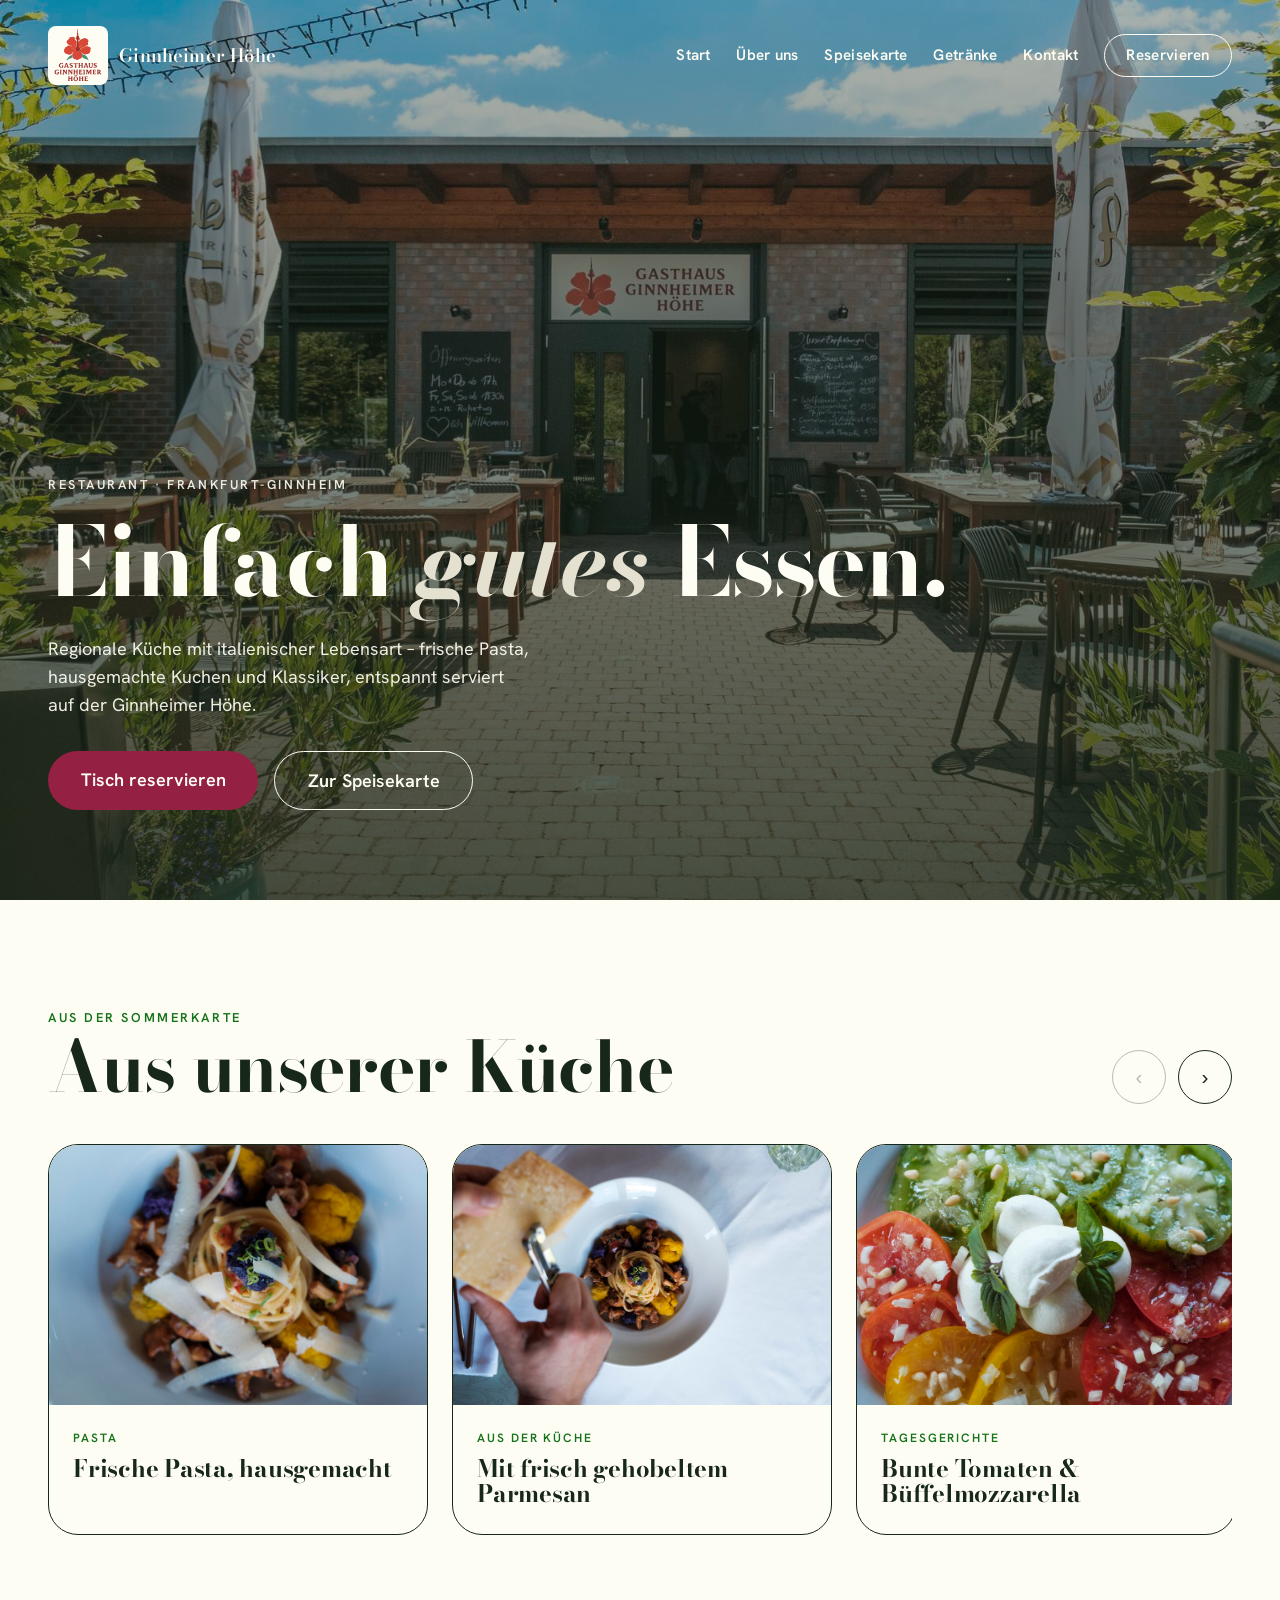
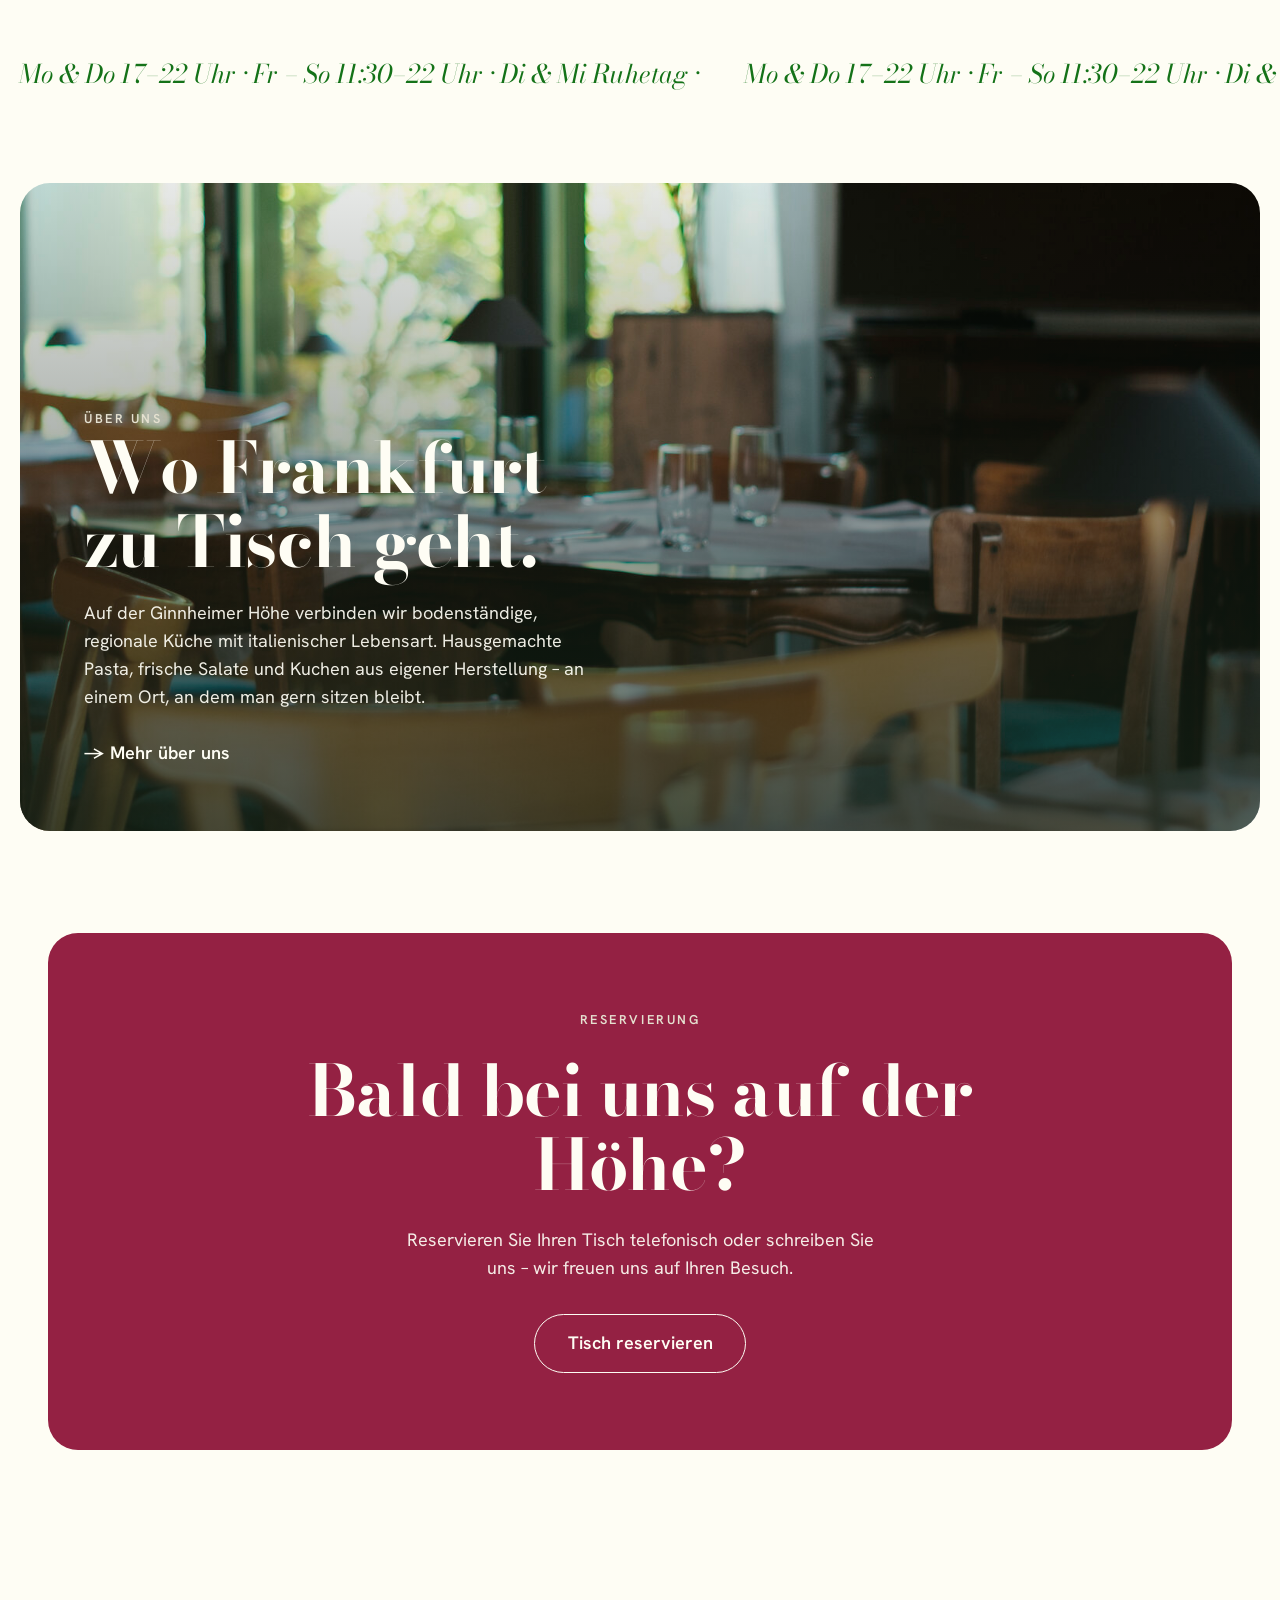
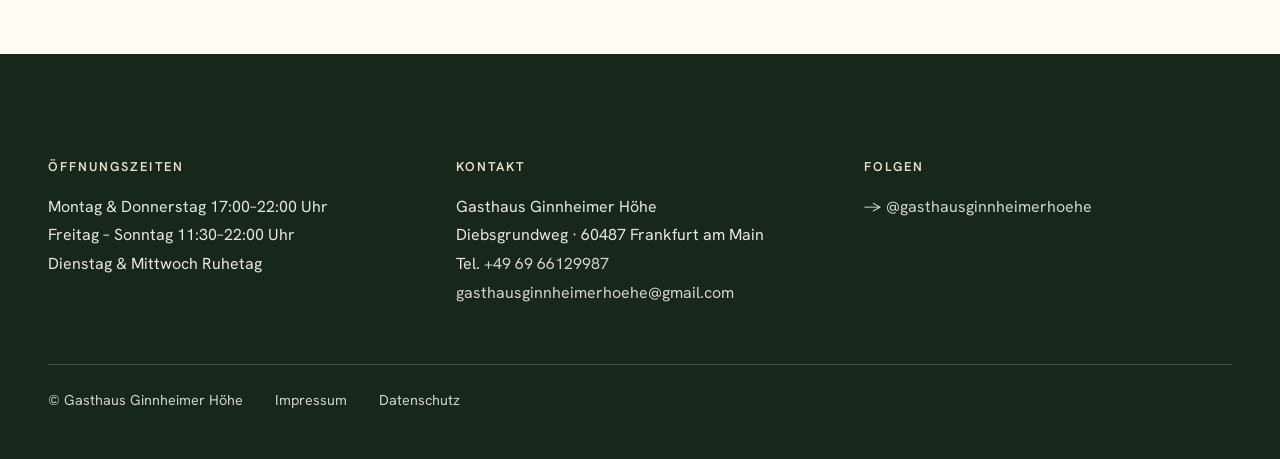
==== index.html @ 757fc299 "Go-Live-Vorbereitung: Impressum, Datenschutz, OSM-Karte, CNAME - Impressum + Datenschutzerklärung (I" ====
<!DOCTYPE html>
<html lang="de">
<head>
<meta charset="UTF-8">
<meta name="viewport" content="width=device-width, initial-scale=1">
<title>Gasthaus Ginnheimer Höhe · Restaurant in Frankfurt-Ginnheim</title>
<meta name="description" content="Gasthaus Ginnheimer Höhe: regionale Küche mit italienischer Lebensart in Frankfurt-Ginnheim. Frische Pasta, hausgemachte Kuchen, Tagesgerichte.">
<link rel="icon" href="favicon.svg" type="image/svg+xml">
<link rel="preconnect" href="https://fonts.googleapis.com">
<link rel="preconnect" href="https://fonts.gstatic.com" crossorigin>
<link rel="stylesheet" href="https://fonts.googleapis.com/css2?family=Bodoni+Moda:ital,opsz,wght@0,6..96,400..800;1,6..96,400..600&family=Hanken+Grotesk:ital,wght@0,300..700;1,400..600&display=swap">
<link rel="stylesheet" href="styles.css">
</head>
<body>

<header class="site-header">
  <a href="index.html" class="logo" aria-label="Gasthaus Ginnheimer Höhe">
    <img src="logo.svg" alt="">
    <b>Ginnheimer Höhe</b>
  </a>
  <button class="nav-toggle" aria-label="Menü">Menü</button>
  <nav class="nav">
    <a href="index.html">Start</a>
    <a href="ueber-uns.html">Über uns</a>
    <a href="speisekarte.html">Speisekarte</a>
    <a href="getraenke.html">Getränke</a>
    <a href="kontakt.html">Kontakt</a>
    <a href="kontakt.html#reservieren" class="btn">Reservieren</a>
  </nav>
</header>

<!-- ===================== HERO ===================== -->
<section class="hero">
  <span class="kicker">Restaurant · Frankfurt-Ginnheim</span>
  <h1>Einfach <em>gutes</em> Essen.</h1>
  <p>Regionale Küche mit italienischer Lebensart – frische Pasta, hausgemachte Kuchen und Klassiker, entspannt serviert auf der Ginnheimer Höhe.</p>
  <div class="cta">
    <a href="kontakt.html#reservieren" class="btn-solid">Tisch reservieren</a>
    <a href="speisekarte.html" class="btn-ghost">Zur Speisekarte</a>
  </div>
</section>

<!-- ===================== SLIDER: Aus der Küche ===================== -->
<section class="slider-sec">
  <div class="wrap">
    <div class="slider-head">
      <div>
        <span class="kicker">Aus der Sommerkarte</span>
        <h2>Aus unserer Küche</h2>
      </div>
      <div class="slider-ctrls">
        <button class="prev" aria-label="Zurück">‹</button>
        <button class="next" aria-label="Weiter">›</button>
      </div>
    </div>

    <div class="slider-viewport">
      <div class="slider-track" id="track">
        <article class="slide">
          <div class="ph"><img src="img/dishes/pasta-pro.jpg" alt="Frische Pasta mit Pfifferlingen und Parmesan" loading="lazy"></div>
          <div class="body">
            <span class="cat">Pasta</span>
            <h3>Frische Pasta, hausgemacht</h3>
          </div>
        </article>
        <article class="slide">
          <div class="ph"><img src="img/dishes/parmesan.jpg" alt="Parmesan wird frisch über die Pasta gehobelt" loading="lazy"></div>
          <div class="body">
            <span class="cat">Aus der Küche</span>
            <h3>Mit frisch gehobeltem Parmesan</h3>
          </div>
        </article>
        <article class="slide">
          <div class="ph"><img src="img/dishes/tomate-mozzarella.jpg" alt="Bunte Tomaten mit Büffelmozzarella" loading="lazy"></div>
          <div class="body">
            <span class="cat">Tagesgerichte</span>
            <h3>Bunte Tomaten &amp; Büffelmozzarella</h3>
          </div>
        </article>
        <article class="slide">
          <div class="ph"><img src="img/dishes/zum-teilen.jpg" alt="Mehrere angerichtete Teller auf weißem Tischtuch" loading="lazy"></div>
          <div class="body">
            <span class="cat">Zum Teilen</span>
            <h3>Kleine Gerichte &amp; Klassiker</h3>
          </div>
        </article>
        <article class="slide">
          <div class="ph"><img src="img/dishes/serviert.jpg" alt="Gericht wird am Tisch serviert" loading="lazy"></div>
          <div class="body">
            <span class="cat">Am Tisch</span>
            <h3>Frisch serviert</h3>
          </div>
        </article>
      </div>
    </div>
  </div>
</section>

<!-- ===================== MARQUEE (Öffnungszeiten) ===================== -->
<div class="marquee">
  <div class="marquee__track">
    <span>Mo &amp; Do 17–22 Uhr · Fr – So 11:30–22 Uhr · Di &amp; Mi Ruhetag ·</span>
    <span>Mo &amp; Do 17–22 Uhr · Fr – So 11:30–22 Uhr · Di &amp; Mi Ruhetag ·</span>
    <span>Mo &amp; Do 17–22 Uhr · Fr – So 11:30–22 Uhr · Di &amp; Mi Ruhetag ·</span>
    <span>Mo &amp; Do 17–22 Uhr · Fr – So 11:30–22 Uhr · Di &amp; Mi Ruhetag ·</span>
  </div>
</div>

<!-- ===================== FEATURE: Über uns ===================== -->
<section class="feature" id="ueber-uns">
  <div class="feature__inner">
    <span class="kicker">Über uns</span>
    <h2>Wo Frankfurt zu Tisch geht.</h2>
    <p>Auf der Ginnheimer Höhe verbinden wir bodenständige, regionale Küche mit italienischer Lebensart. Hausgemachte Pasta, frische Salate und Kuchen aus eigener Herstellung – an einem Ort, an dem man gern sitzen bleibt.</p>
    <a class="link-arrow" href="kontakt.html">→ Mehr über uns</a>
  </div>
</section>

<!-- ===================== CTA ===================== -->
<section class="cta-sec">
  <div class="wrap">
    <div class="cta-card">
      <span class="kicker">Reservierung</span>
      <h2>Bald bei uns auf der Höhe?</h2>
      <p>Reservieren Sie Ihren Tisch telefonisch oder schreiben Sie uns – wir freuen uns auf Ihren Besuch.</p>
      <a href="kontakt.html#reservieren" class="btn-ghost">Tisch reservieren</a>
    </div>
  </div>
</section>

<!-- ===================== FOOTER ===================== -->
<footer class="site-footer">
  <div class="wrap">
    <div class="footer-grid">
      <div>
        <h4>Öffnungszeiten</h4>
        <p>Montag &amp; Donnerstag 17:00–22:00 Uhr<br>
        Freitag – Sonntag 11:30–22:00 Uhr<br>
        Dienstag &amp; Mittwoch Ruhetag</p>
      </div>
      <div>
        <h4>Kontakt</h4>
        <p>Gasthaus Ginnheimer Höhe<br>
        Diebsgrundweg · 60487 Frankfurt am Main<br>
        Tel. <a href="tel:+496966129987">+49 69 66129987</a><br>
        <a href="mailto:gasthausginnheimerhoehe@gmail.com">gasthausginnheimerhoehe@gmail.com</a></p>
      </div>
      <div>
        <h4>Folgen</h4>
        <p><a href="https://instagram.com/gasthausginnheimerhoehe">→ @gasthausginnheimerhoehe</a></p>
      </div>
    </div>
    <div class="footer-bottom">
      <span>© Gasthaus Ginnheimer Höhe</span>
      <a href="impressum.html">Impressum</a>
      <a href="datenschutz.html">Datenschutz</a>
    </div>
  </div>
</footer>

<script>
  // Mobile-Nav
  const t=document.querySelector('.nav-toggle'), n=document.querySelector('.nav');
  t.addEventListener('click',()=>n.classList.toggle('open'));
  n.addEventListener('click',e=>{if(e.target.tagName==='A')n.classList.remove('open')});

  // Slider: Pfeil-Buttons + Drag-to-scroll
  const track=document.getElementById('track');
  const prev=document.querySelector('.prev'), next=document.querySelector('.next');
  const step=()=>{const s=track.querySelector('.slide');return s?s.getBoundingClientRect().width+24:320;};
  next.addEventListener('click',()=>track.scrollBy({left:step(),behavior:'smooth'}));
  prev.addEventListener('click',()=>track.scrollBy({left:-step(),behavior:'smooth'}));
  const sync=()=>{prev.disabled=track.scrollLeft<8;
    next.disabled=track.scrollLeft+track.clientWidth>=track.scrollWidth-8;};
  track.addEventListener('scroll',sync); window.addEventListener('resize',sync); sync();

  // Drag
  let down=false,sx=0,sl=0;
  track.addEventListener('pointerdown',e=>{down=true;sx=e.pageX;sl=track.scrollLeft;track.classList.add('dragging');track.setPointerCapture(e.pointerId);});
  track.addEventListener('pointermove',e=>{if(!down)return;track.scrollLeft=sl-(e.pageX-sx);});
  const up=()=>{down=false;track.classList.remove('dragging');};
  track.addEventListener('pointerup',up); track.addEventListener('pointercancel',up);
</script>
</body>
</html>
---- styles.css ----
/* ============================================================
   GASTHAUS GINNHEIMER HÖHE — Miller-Layoutsprache, Gasthaus-Brand
   Geteiltes Stylesheet für alle Seiten.
   ============================================================ */

:root{
  /* Marke (aus der bestehenden Gasthaus-Site übernommen) */
  --cream:   #FEFDF4;
  --forest:  #172719;
  --forest2: #1E3320;
  --green:   #147218;
  --burg:    #942143;
  --muted:   #8A5754;
  --parch:   #E5E1D0;

  --sans:   "Hanken Grotesk", system-ui, sans-serif;
  --display:"Bodoni Moda", Georgia, "Times New Roman", serif;

  --ls-kicker:.2em;
  --ls-label:.16em;

  /* fluide Typo — Miller-Manier: sehr große Display-Headlines */
  --h1: clamp(3.2rem, 1.6rem + 6.4vw, 6rem);
  --h2: clamp(2.6rem, 1.5rem + 4.6vw, 4.4rem);
  --h3: clamp(1.6rem, 1.3rem + 1.4vw, 2.2rem);
  --text: clamp(1rem, .96rem + .25vw, 1.13rem);

  --radius:30px;
  --gutter:20px;
  --section-pad: clamp(4rem, 8vw, 9rem);
}

*{margin:0;padding:0;box-sizing:border-box}
html{scroll-behavior:smooth}
body{
  background:var(--cream);
  color:var(--forest);
  font-family:var(--sans);
  font-size:var(--text);
  line-height:1.55;
  -webkit-font-smoothing:antialiased;
  overflow-x:hidden;
}
a{color:inherit;text-decoration:none}
img{display:block;max-width:100%}
h1,h2,h3{font-family:var(--display);font-weight:700;line-height:1.05;letter-spacing:-.01em}
.wrap{max-width:1320px;margin-inline:auto;padding-inline:clamp(1.25rem,4vw,3rem)}

.kicker{
  font-family:var(--sans);font-weight:600;font-size:.8rem;
  text-transform:uppercase;letter-spacing:var(--ls-kicker);color:var(--green);
}

/* ---------- HEADER (absolut, transparent über Hero) ---------- */
.site-header{
  position:absolute;top:0;left:0;right:0;z-index:50;
  display:flex;align-items:center;justify-content:space-between;
  padding:clamp(1rem,2vw,1.75rem) clamp(1.25rem,4vw,3rem);
}
.site-header .logo{display:flex;align-items:center;gap:.7rem;color:var(--cream)}
.site-header .logo img{width:clamp(46px,5vw,60px);height:auto;border-radius:8px}
.site-header .logo b{font-family:var(--display);font-weight:600;font-size:1.15rem;letter-spacing:.01em}
.nav{display:flex;align-items:center;gap:clamp(1rem,2vw,2.2rem)}
.nav a{font-weight:600;font-size:.95rem;letter-spacing:.02em;color:var(--cream);transition:opacity .2s}
.nav a:hover{opacity:.65}
.nav a.btn{border:1.5px solid var(--cream);border-radius:100px;padding:.55em 1.4em}
.nav a.btn:hover{background:var(--cream);color:var(--forest);opacity:1}
.nav-toggle{display:none}

/* header-Variante für helle Innenseiten (kein Hero dahinter) */
.site-header.solid{position:relative;background:var(--forest)}

/* ---------- HERO ---------- */
.hero{
  position:relative;min-height:100svh;
  display:flex;flex-direction:column;justify-content:flex-end;
  padding:0 clamp(1.25rem,4vw,3rem) clamp(3rem,7vw,6rem);
  color:var(--cream);
  background:url("img/hero-shoot.jpg") center/cover no-repeat;
}
.hero::after{content:"";position:absolute;inset:0;
  background:linear-gradient(180deg,rgba(23,39,25,.35) 0%,rgba(23,39,25,.78) 100%);z-index:0}
.hero>*{position:relative;z-index:1}
.hero .kicker{color:var(--cream);opacity:.9;margin-bottom:1rem}
.hero h1{font-size:var(--h1);color:var(--cream);max-width:16ch}
.hero h1 em{font-style:italic;color:var(--parch)}
.hero p{max-width:48ch;margin-top:1.5rem;color:var(--cream);opacity:.92}
.hero .cta{display:flex;gap:1rem;flex-wrap:wrap;margin-top:2rem}
.btn-solid{background:var(--burg);color:var(--cream);border-radius:100px;padding:.8em 1.8em;font-weight:600;transition:.25s}
.btn-solid:hover{background:#7a1937}
.btn-ghost{border:1.5px solid var(--cream);color:var(--cream);border-radius:100px;padding:.8em 1.8em;font-weight:600;transition:.25s}
.btn-ghost:hover{background:var(--cream);color:var(--forest)}

/* ---------- SLIDER (Aus der Küche) ---------- */
.slider-sec{padding:var(--section-pad) 0}
.slider-head{display:flex;align-items:flex-end;justify-content:space-between;gap:2rem;margin-bottom:2.5rem}
.slider-head h2{font-size:var(--h2);color:var(--forest)}
.slider-ctrls{display:flex;gap:.75rem}
.slider-ctrls button{
  width:54px;height:54px;border-radius:100px;cursor:pointer;
  border:1.5px solid var(--forest);background:transparent;color:var(--forest);
  font-size:1.3rem;line-height:1;transition:.2s;display:grid;place-items:center;
}
.slider-ctrls button:hover{background:var(--forest);color:var(--cream)}
.slider-ctrls button:disabled{opacity:.3;cursor:default;background:transparent;color:var(--forest)}
.slider-viewport{overflow:hidden}
.slider-track{
  display:flex;gap:1.5rem;
  scroll-snap-type:x mandatory;overflow-x:auto;scroll-behavior:smooth;
  padding-bottom:1rem;cursor:grab;
  scrollbar-width:none;
}
.slider-track::-webkit-scrollbar{display:none}
.slider-track.dragging{cursor:grabbing;scroll-behavior:auto}
.slide{
  flex:0 0 clamp(260px,80vw,380px);scroll-snap-align:start;
  border:1.5px solid var(--forest);border-radius:var(--radius);overflow:hidden;
  display:flex;flex-direction:column;background:var(--cream);
}
.slide .ph{height:260px;overflow:hidden;background:var(--forest)}
.slide .ph img{width:100%;height:100%;object-fit:cover;transition:transform .6s cubic-bezier(.2,.6,.2,1)}
.slide:hover .ph img{transform:scale(1.06)}
.slide .body{padding:1.5rem 1.5rem 1.75rem;display:flex;flex-direction:column;gap:.5rem;flex:1}
.slide .cat{font-size:.75rem;text-transform:uppercase;letter-spacing:var(--ls-label);color:var(--green);font-weight:600}
.slide h3{font-size:1.5rem}
.slide .price{margin-top:auto;font-weight:600;color:var(--burg)}

/* ---------- MARQUEE ---------- */
.marquee{padding-bottom:clamp(3rem,7vw,6rem);overflow:hidden;white-space:nowrap;
  color:var(--green);font-family:var(--display);font-style:italic;font-size:clamp(1.1rem,2vw,1.6rem)}
.marquee__track{display:inline-block;animation:scroll 32s linear infinite}
.marquee__track span{padding-inline:1.2rem}
@keyframes scroll{from{transform:translateX(0)}to{transform:translateX(-50%)}}

/* ---------- FEATURE-Karte (gerundet, Bild) ---------- */
.feature{margin-inline:var(--gutter);border-radius:var(--radius);overflow:hidden;position:relative;
  color:var(--cream);background:url("img/gastraum.jpg") center/cover no-repeat;
  display:flex;align-items:flex-end;min-height:clamp(520px,72vh,840px)}
.feature::after{content:"";position:absolute;inset:0;background:linear-gradient(180deg,rgba(23,39,25,.1),rgba(23,39,25,.72));z-index:0}
.feature__inner{position:relative;z-index:1;padding:clamp(2rem,5vw,5rem);max-width:640px}
.feature .kicker{color:var(--parch);margin-bottom:1rem}
.feature h2{font-size:var(--h2);color:var(--cream);margin-bottom:1.25rem}
.feature p{margin-bottom:1.75rem;opacity:.92}
.link-arrow{font-weight:600;display:inline-flex;gap:.4em;transition:gap .25s;color:var(--cream)}
.link-arrow:hover{gap:.8em}

/* ---------- CTA-Karte (burgundy) ---------- */
.cta-sec{padding:var(--section-pad) 0}
.cta-card{background:var(--burg);color:var(--cream);border-radius:var(--radius);
  padding:clamp(2.5rem,6vw,6rem);display:grid;gap:1.5rem;text-align:center;justify-items:center}
.cta-card .kicker{color:var(--parch)}
.cta-card h2{font-size:var(--h2);color:var(--cream);max-width:16ch}
.cta-card p{max-width:50ch;opacity:.92}
.cta-card .btn-ghost{margin-top:.5rem}

/* ---------- FOOTER ---------- */
.site-footer{background:var(--forest);color:var(--cream);padding:var(--section-pad) 0 3rem;margin-top:var(--section-pad)}
.footer-grid{display:grid;gap:2.5rem;grid-template-columns:repeat(auto-fit,minmax(220px,1fr))}
.footer-grid h4{font-family:var(--sans);font-weight:600;text-transform:uppercase;letter-spacing:var(--ls-label);
  font-size:.8rem;margin-bottom:1rem;color:var(--parch)}
.footer-grid p,.footer-grid a{font-size:1rem;line-height:1.8;opacity:.9}
.footer-grid a:hover{opacity:1;color:var(--parch)}
.footer-bottom{margin-top:3.5rem;padding-top:1.5rem;border-top:1px solid rgba(254,253,244,.25);
  display:flex;flex-wrap:wrap;gap:1rem 2rem;font-size:.9rem;opacity:.8}

/* ============================================================
   SPEISEKARTE
   ============================================================ */
.page-hero{background:var(--forest);color:var(--cream);padding:clamp(8rem,14vw,11rem) 0 clamp(3rem,6vw,5rem)}
.page-hero .kicker{color:var(--green)}
.page-hero h1{font-size:var(--h1);color:var(--cream);margin-top:.5rem}
.page-hero p{max-width:52ch;margin-top:1.25rem;opacity:.9}

.menu{padding:var(--section-pad) 0}
.menu-group{margin-bottom:clamp(3rem,6vw,5rem)}
.menu-group h2{font-size:var(--h2);color:var(--burg);margin-bottom:.5rem}
.menu-group .rule{height:1.5px;background:var(--forest);opacity:.18;margin-bottom:1.5rem}
.menu-item{display:flex;align-items:baseline;gap:1rem;padding:.7rem 0;border-bottom:1px dotted rgba(23,39,25,.2)}
.menu-item .name{font-weight:500}
.menu-item .tag{font-size:.7rem;text-transform:uppercase;letter-spacing:var(--ls-label);color:var(--green);
  border:1px solid var(--green);border-radius:100px;padding:.1em .6em;margin-left:.5rem}
.menu-item .dots{flex:1;border-bottom:1px dotted rgba(23,39,25,.35);transform:translateY(-4px)}
.menu-item .price{font-weight:600;color:var(--burg);font-variant-numeric:tabular-nums;white-space:nowrap}
.menu-note{margin-top:2rem;font-style:italic;color:var(--muted);font-family:var(--display)}
.menu-sub{font-family:var(--sans);font-weight:600;text-transform:uppercase;letter-spacing:var(--ls-label);
  font-size:.8rem;color:var(--green);margin:1.5rem 0 .75rem}
.menu-item .unit{font-size:.82rem;color:var(--muted);white-space:nowrap;margin-right:.6rem;font-variant-numeric:tabular-nums}

/* ============================================================
   ÜBER UNS
   ============================================================ */
.story{padding:var(--section-pad) 0}
.story-grid{display:grid;grid-template-columns:1fr 1fr;gap:clamp(2rem,5vw,5rem);align-items:center}
.story-grid .lede{font-family:var(--display);font-size:clamp(1.4rem,2.4vw,2rem);line-height:1.35;color:var(--forest)}
.story-grid .lede .green{color:var(--green)}
.story-text p{margin-bottom:1.1rem}
.story-img{border-radius:var(--radius);overflow:hidden;border:1.5px solid var(--forest);aspect-ratio:4/5}
.story-img img{width:100%;height:100%;object-fit:cover}

.values{display:grid;grid-template-columns:repeat(auto-fit,minmax(220px,1fr));gap:1.5rem;margin-top:clamp(3rem,6vw,5rem)}
.value-card{border:1.5px solid var(--forest);border-radius:var(--radius);padding:2rem 1.75rem}
.value-card h3{font-size:1.4rem;color:var(--burg);margin-bottom:.6rem}
.value-card p{font-size:1rem;line-height:1.7}

.gallery-sec{padding:0 0 var(--section-pad)}
.gallery{display:grid;grid-template-columns:repeat(4,1fr);gap:1rem;margin-inline:var(--gutter)}
.gallery figure{overflow:hidden;border-radius:18px;aspect-ratio:1;border:1.5px solid var(--forest)}
.gallery img{width:100%;height:100%;object-fit:cover;transition:transform .6s cubic-bezier(.2,.6,.2,1)}
.gallery figure:hover img{transform:scale(1.07)}

/* ============================================================
   KONTAKT
   ============================================================ */
.contact{padding:var(--section-pad) 0}
.contact-grid{display:grid;gap:clamp(2rem,5vw,4rem);grid-template-columns:1fr 1fr}
.contact-block h3{font-size:var(--h3);color:var(--burg);margin-bottom:1rem}
.contact-block p{margin-bottom:1.2rem;line-height:1.8}
.hours-row{display:flex;justify-content:space-between;gap:1rem;padding:.55rem 0;border-bottom:1px dotted rgba(23,39,25,.2);max-width:420px}
.hours-row .day{font-weight:600}
.map-card{border-radius:var(--radius);overflow:hidden;border:1.5px solid var(--forest);min-height:360px;background:var(--parch)}
.map-card iframe{width:100%;height:100%;min-height:360px;border:0;display:block}

/* ============================================================
   RECHTLICHES (Impressum / Datenschutz)
   ============================================================ */
.legal{padding-block:var(--section-pad);max-width:820px}
.legal h2{font-size:1.6rem;color:var(--burg);margin:2.2rem 0 .7rem}
.legal h2:first-child{margin-top:0}
.legal p{margin-bottom:1rem;line-height:1.7}
.legal address{font-style:normal;line-height:1.8;margin-bottom:1rem}

/* ============================================================
   RESPONSIVE
   ============================================================ */
@media (max-width:860px){
  .nav{position:fixed;inset:0;flex-direction:column;justify-content:center;background:var(--forest);
    transform:translateX(100%);transition:transform .4s ease;font-size:1.4rem;gap:2rem}
  .nav.open{transform:translateX(0)}
  .nav-toggle{display:block;z-index:60;background:none;border:0;cursor:pointer;color:var(--cream);
    font-weight:600;text-transform:uppercase;letter-spacing:.05em}
  .slider-head{flex-direction:column;align-items:flex-start}
  .contact-grid{grid-template-columns:1fr}
  .story-grid{grid-template-columns:1fr}
  .gallery{grid-template-columns:repeat(2,1fr)}
}
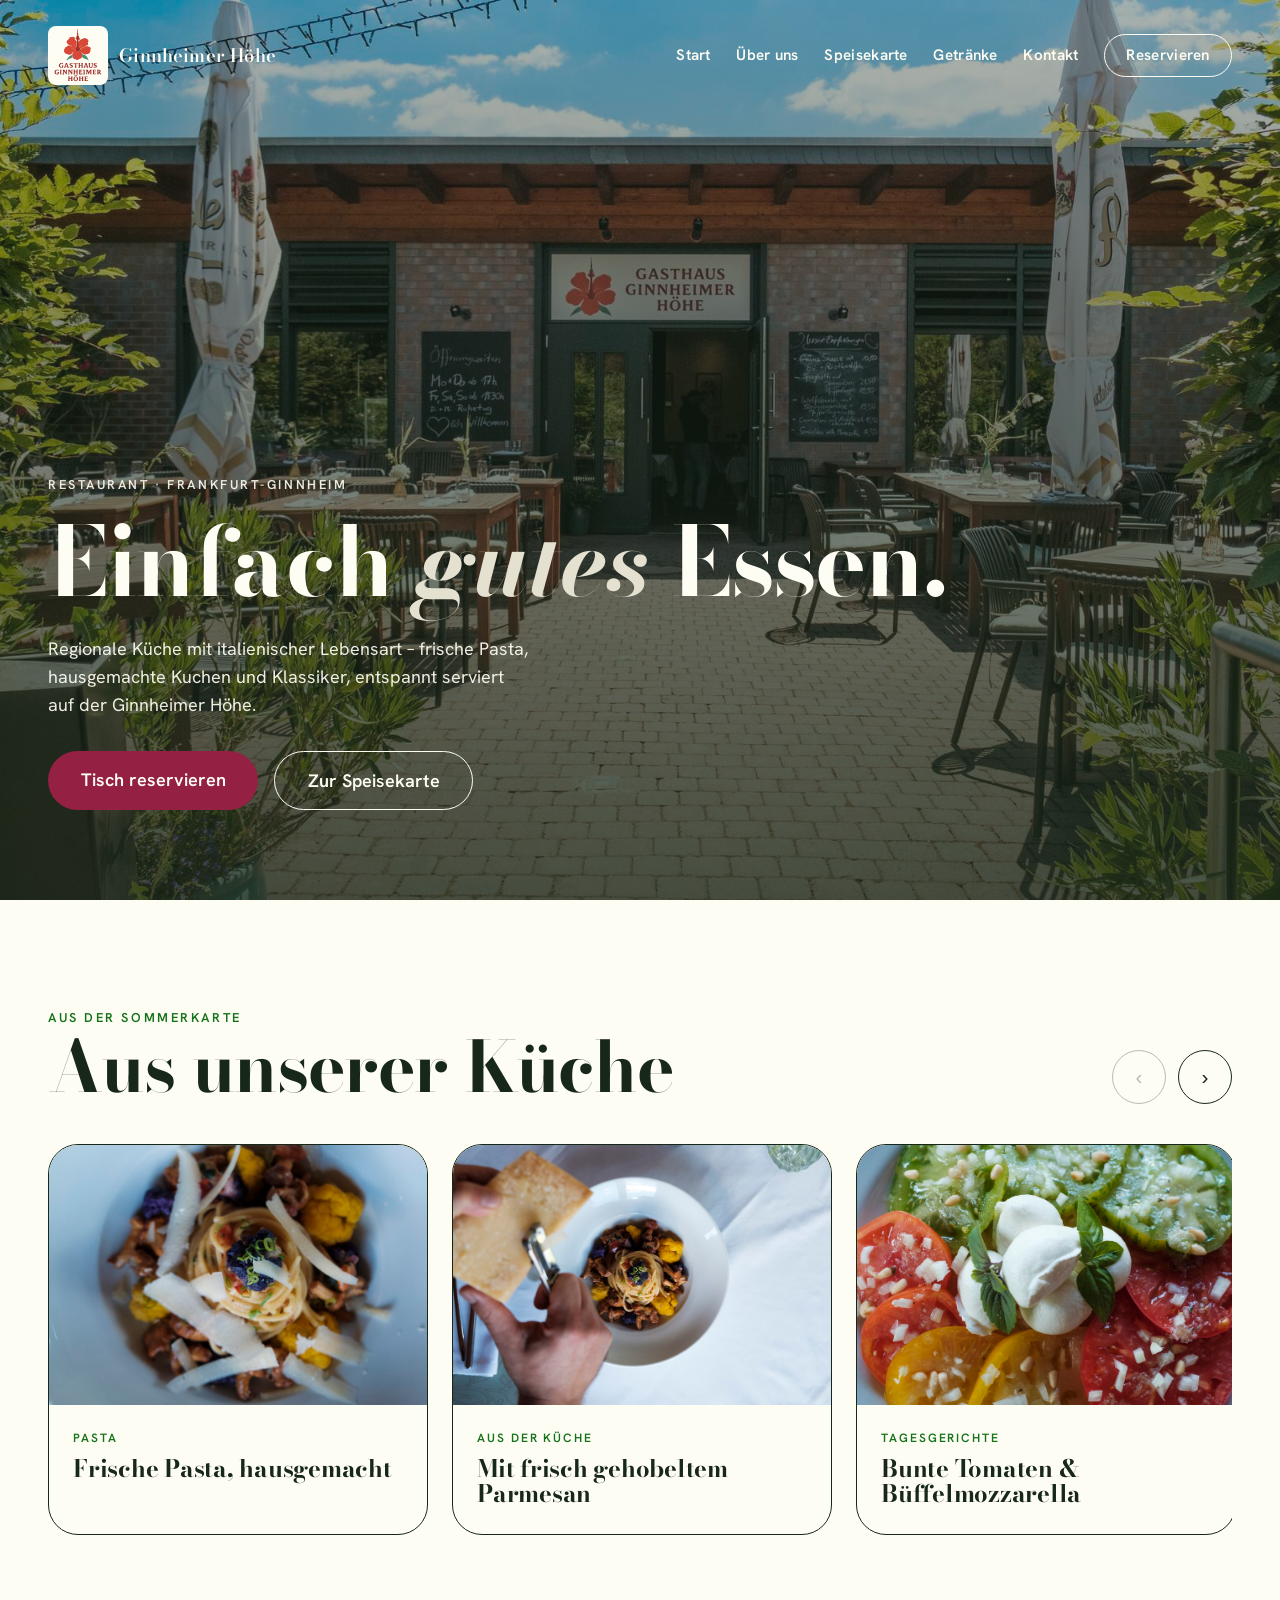
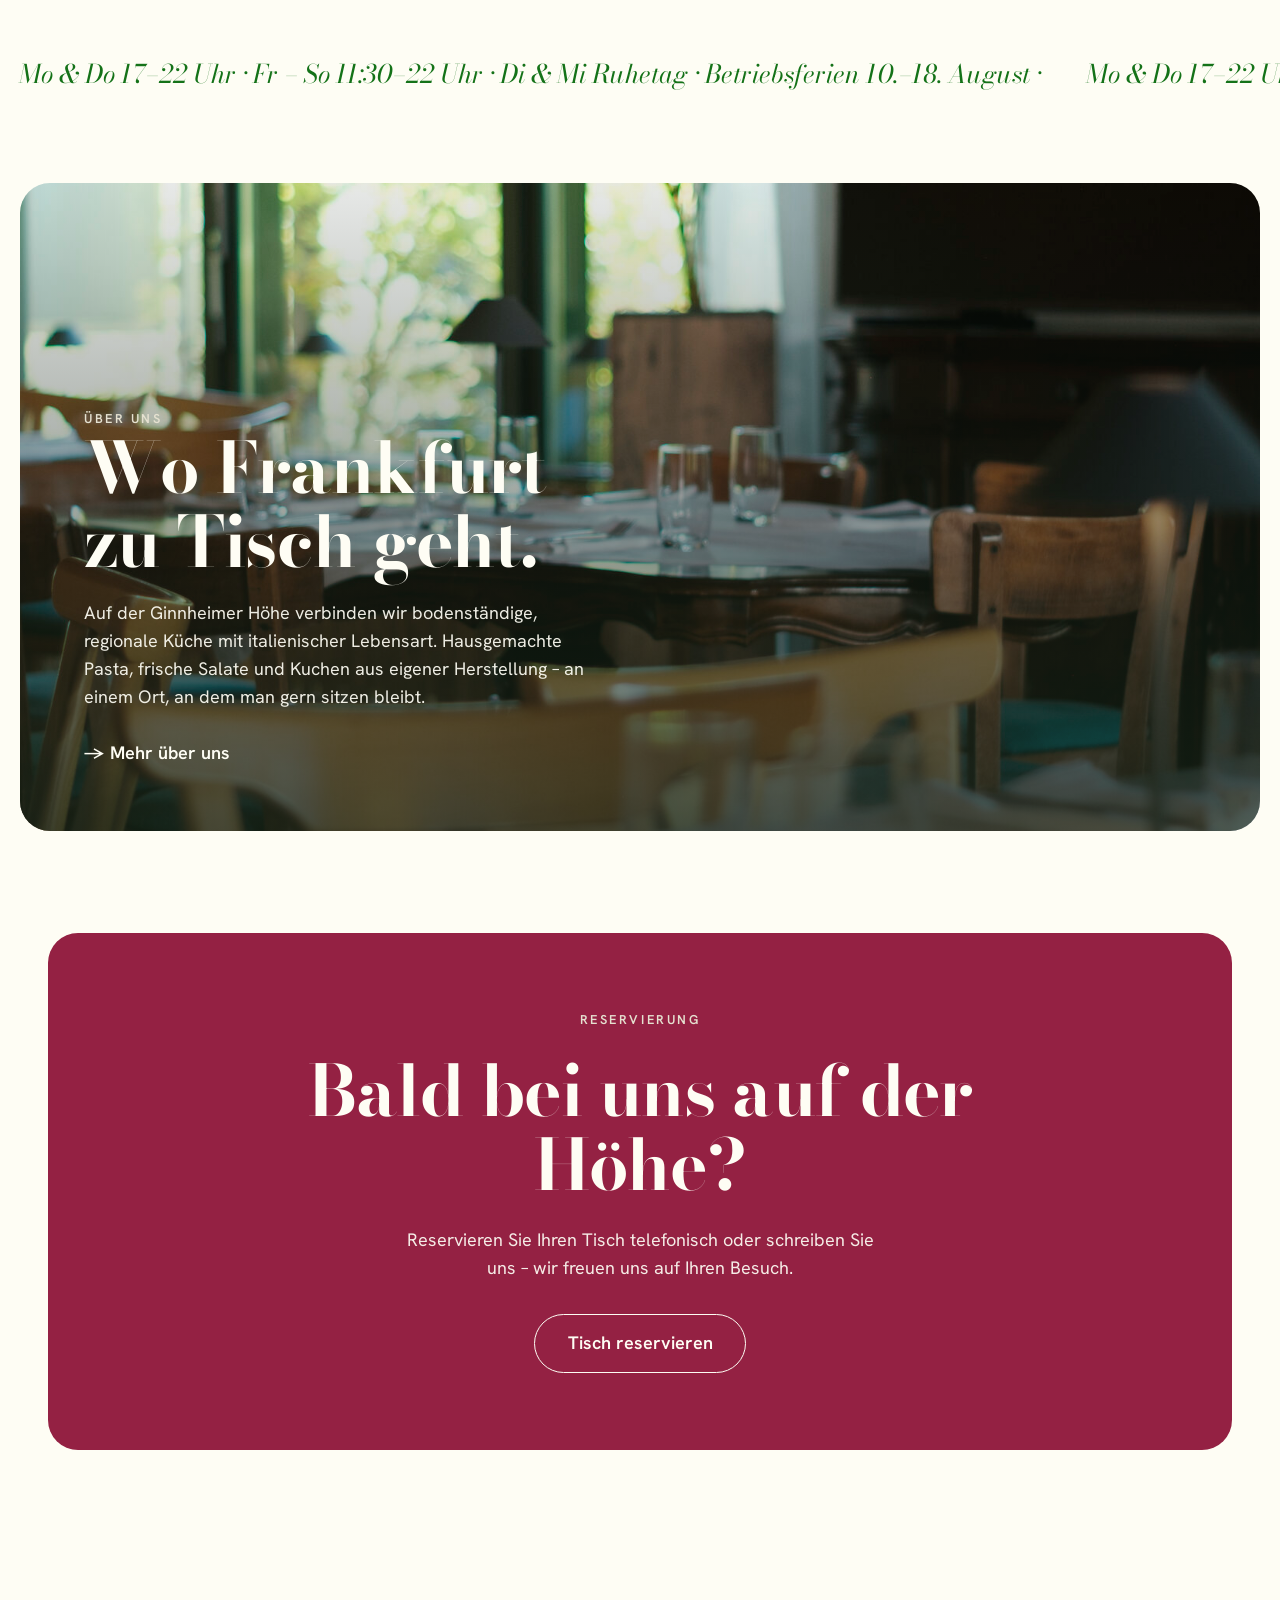
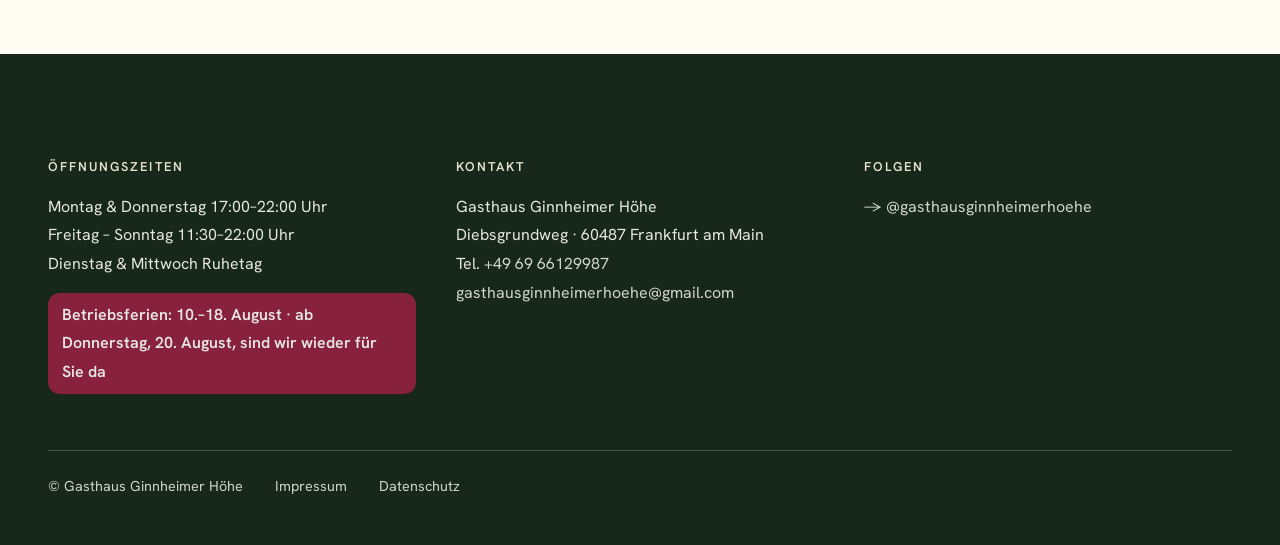
==== commit 51fe545a: "Betriebsferien 10.-18. August bei den Öffnungszeiten integriert - Footer-Hinweis (Badge) auf allen 7" ====
--- a/index.html
+++ b/index.html
@@ -99,10 +99,10 @@
 <!-- ===================== MARQUEE (Öffnungszeiten) ===================== -->
 <div class="marquee">
   <div class="marquee__track">
-    <span>Mo &amp; Do 17–22 Uhr · Fr – So 11:30–22 Uhr · Di &amp; Mi Ruhetag ·</span>
-    <span>Mo &amp; Do 17–22 Uhr · Fr – So 11:30–22 Uhr · Di &amp; Mi Ruhetag ·</span>
-    <span>Mo &amp; Do 17–22 Uhr · Fr – So 11:30–22 Uhr · Di &amp; Mi Ruhetag ·</span>
-    <span>Mo &amp; Do 17–22 Uhr · Fr – So 11:30–22 Uhr · Di &amp; Mi Ruhetag ·</span>
+    <span>Mo &amp; Do 17–22 Uhr · Fr – So 11:30–22 Uhr · Di &amp; Mi Ruhetag · Betriebsferien 10.–18. August ·</span>
+    <span>Mo &amp; Do 17–22 Uhr · Fr – So 11:30–22 Uhr · Di &amp; Mi Ruhetag · Betriebsferien 10.–18. August ·</span>
+    <span>Mo &amp; Do 17–22 Uhr · Fr – So 11:30–22 Uhr · Di &amp; Mi Ruhetag · Betriebsferien 10.–18. August ·</span>
+    <span>Mo &amp; Do 17–22 Uhr · Fr – So 11:30–22 Uhr · Di &amp; Mi Ruhetag · Betriebsferien 10.–18. August ·</span>
   </div>
 </div>
 
@@ -112,7 +112,7 @@
     <span class="kicker">Über uns</span>
     <h2>Wo Frankfurt zu Tisch geht.</h2>
     <p>Auf der Ginnheimer Höhe verbinden wir bodenständige, regionale Küche mit italienischer Lebensart. Hausgemachte Pasta, frische Salate und Kuchen aus eigener Herstellung – an einem Ort, an dem man gern sitzen bleibt.</p>
-    <a class="link-arrow" href="kontakt.html">→ Mehr über uns</a>
+    <a class="link-arrow" href="ueber-uns.html">→ Mehr über uns</a>
   </div>
 </section>
 
@@ -137,6 +137,7 @@
         <p>Montag &amp; Donnerstag 17:00–22:00 Uhr<br>
         Freitag – Sonntag 11:30–22:00 Uhr<br>
         Dienstag &amp; Mittwoch Ruhetag</p>
+        <p class="holiday-note">Betriebsferien: 10.–18. August · ab Donnerstag, 20. August, sind wir wieder für Sie da</p>
       </div>
       <div>
         <h4>Kontakt</h4>
--- a/styles.css
+++ b/styles.css
@@ -160,6 +160,11 @@
   font-size:.8rem;margin-bottom:1rem;color:var(--parch)}
 .footer-grid p,.footer-grid a{font-size:1rem;line-height:1.8;opacity:.9}
 .footer-grid a:hover{opacity:1;color:var(--parch)}
+.holiday-note{
+  display:inline-block;margin-top:.9rem;padding:.45em .9em;border-radius:12px;
+  background:var(--burg);color:var(--cream);font-weight:600;font-size:.95rem;line-height:1.5;
+}
+.holiday-note--light{background:transparent;border:1.5px solid var(--burg);color:var(--burg)}
 .footer-bottom{margin-top:3.5rem;padding-top:1.5rem;border-top:1px solid rgba(254,253,244,.25);
   display:flex;flex-wrap:wrap;gap:1rem 2rem;font-size:.9rem;opacity:.8}
 
@@ -221,6 +226,41 @@
 .map-card iframe{width:100%;height:100%;min-height:360px;border:0;display:block}
 
 /* ============================================================
+   RESERVIERUNGSFORMULAR
+   ============================================================ */
+.res-sec{padding:var(--section-pad) 0 0}
+.res-card{
+  max-width:760px;background:#FFFFFF;
+  border:1.5px solid var(--forest);border-radius:var(--radius);
+  padding:clamp(1.75rem,4vw,3rem);
+}
+.res-card h3{font-size:var(--h3);color:var(--burg);margin-bottom:.5rem}
+.res-card>p{margin-bottom:1.5rem}
+.res-form{display:flex;flex-direction:column;gap:1.1rem}
+.form-row{display:grid;grid-template-columns:1fr 1fr;gap:1.1rem}
+.res-form label{
+  display:flex;flex-direction:column;gap:.4rem;
+  font-size:.8rem;font-weight:600;letter-spacing:var(--ls-label);text-transform:uppercase;color:var(--forest);
+}
+.res-form input,.res-form textarea{
+  font-family:var(--body-font, inherit);font-size:1rem;color:var(--forest);
+  background:var(--cream);border:1.5px solid rgba(23,39,25,.35);border-radius:14px;
+  padding:.75em .9em;outline:none;transition:border-color .2s;
+}
+.res-form input:focus,.res-form textarea:focus{border-color:var(--burg)}
+.res-form .hp{position:absolute;left:-9999px;height:0;width:0;opacity:0}
+.res-form button{
+  align-self:flex-start;cursor:pointer;border:0;
+  background:var(--burg);color:var(--cream);border-radius:100px;
+  padding:.85em 2em;font-weight:600;font-size:1rem;font-family:inherit;transition:background .25s;
+}
+.res-form button:hover{background:#7A1937}
+.form-status{font-weight:600;min-height:1.4em}
+.form-status.ok{color:var(--green)}
+.form-status.err{color:var(--burg)}
+@media (max-width:640px){.form-row{grid-template-columns:1fr}}
+
+/* ============================================================
    RECHTLICHES (Impressum / Datenschutz)
    ============================================================ */
 .legal{padding-block:var(--section-pad);max-width:820px}
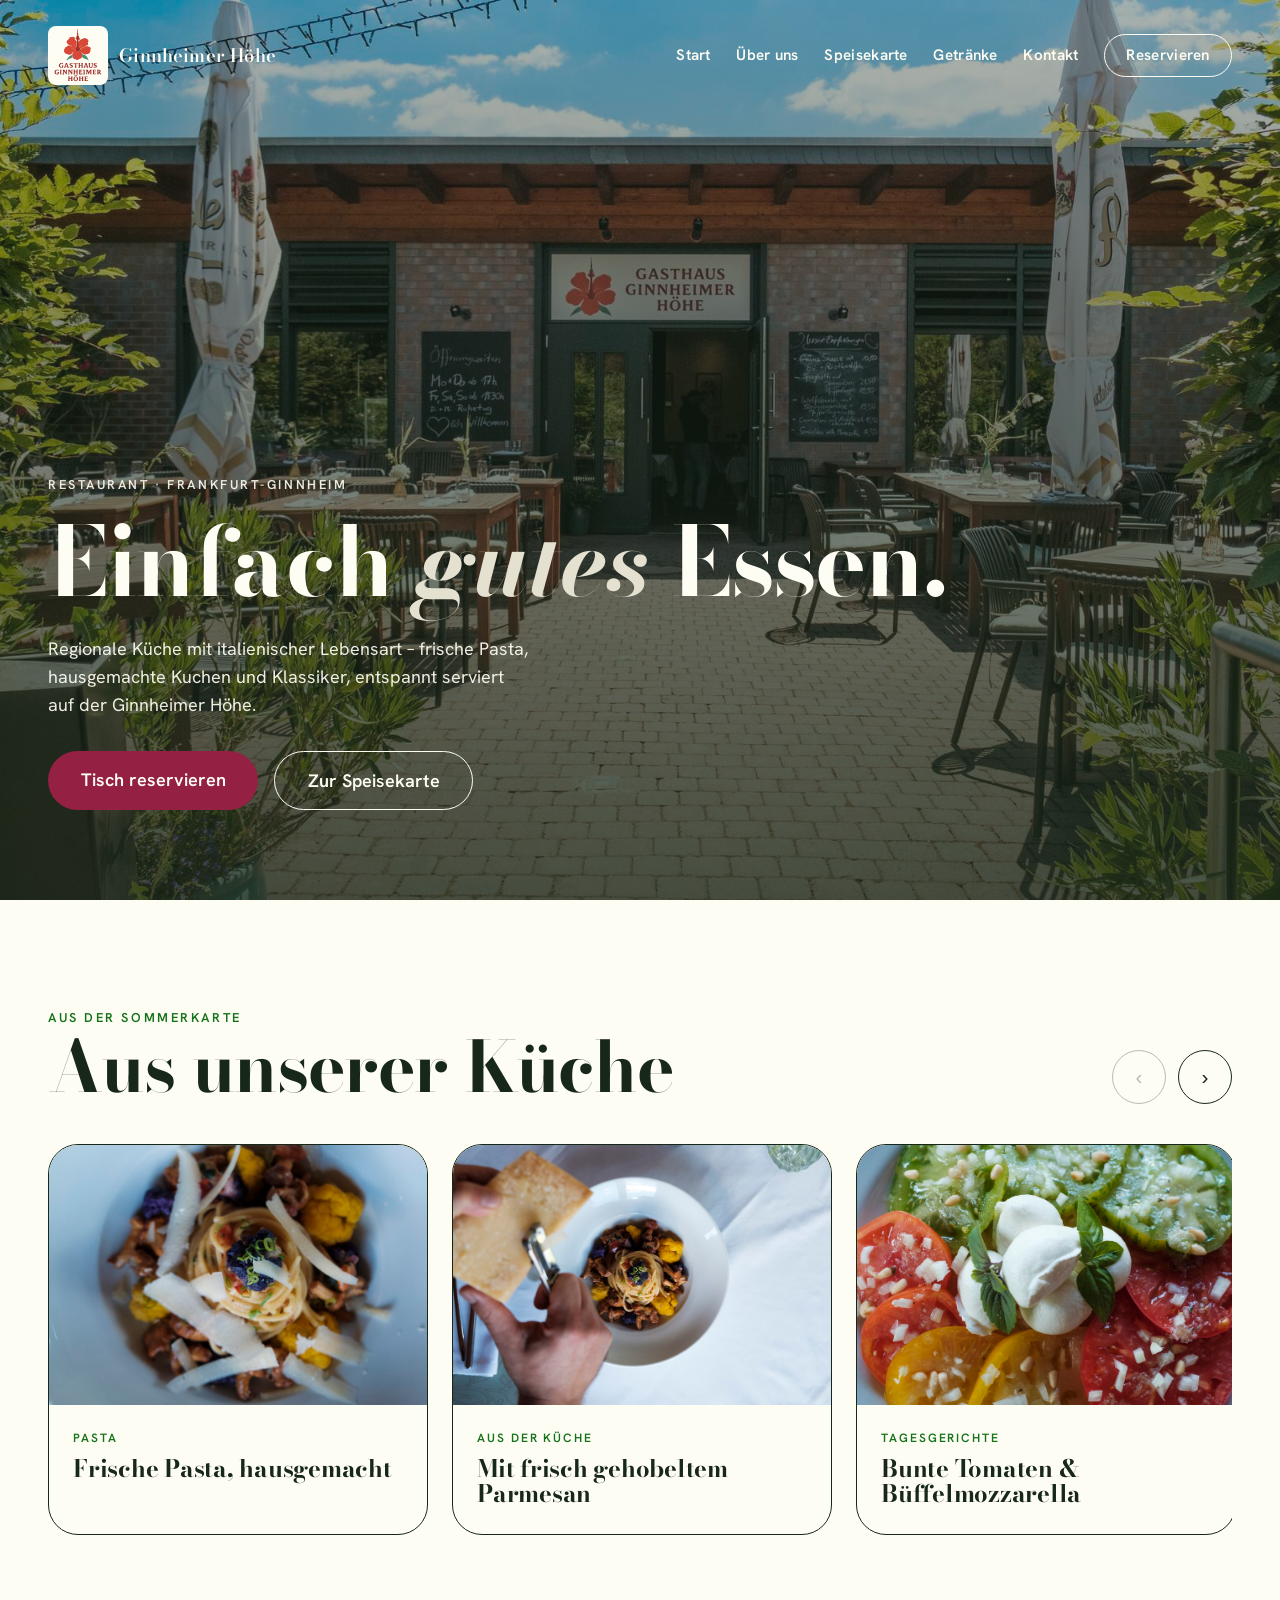
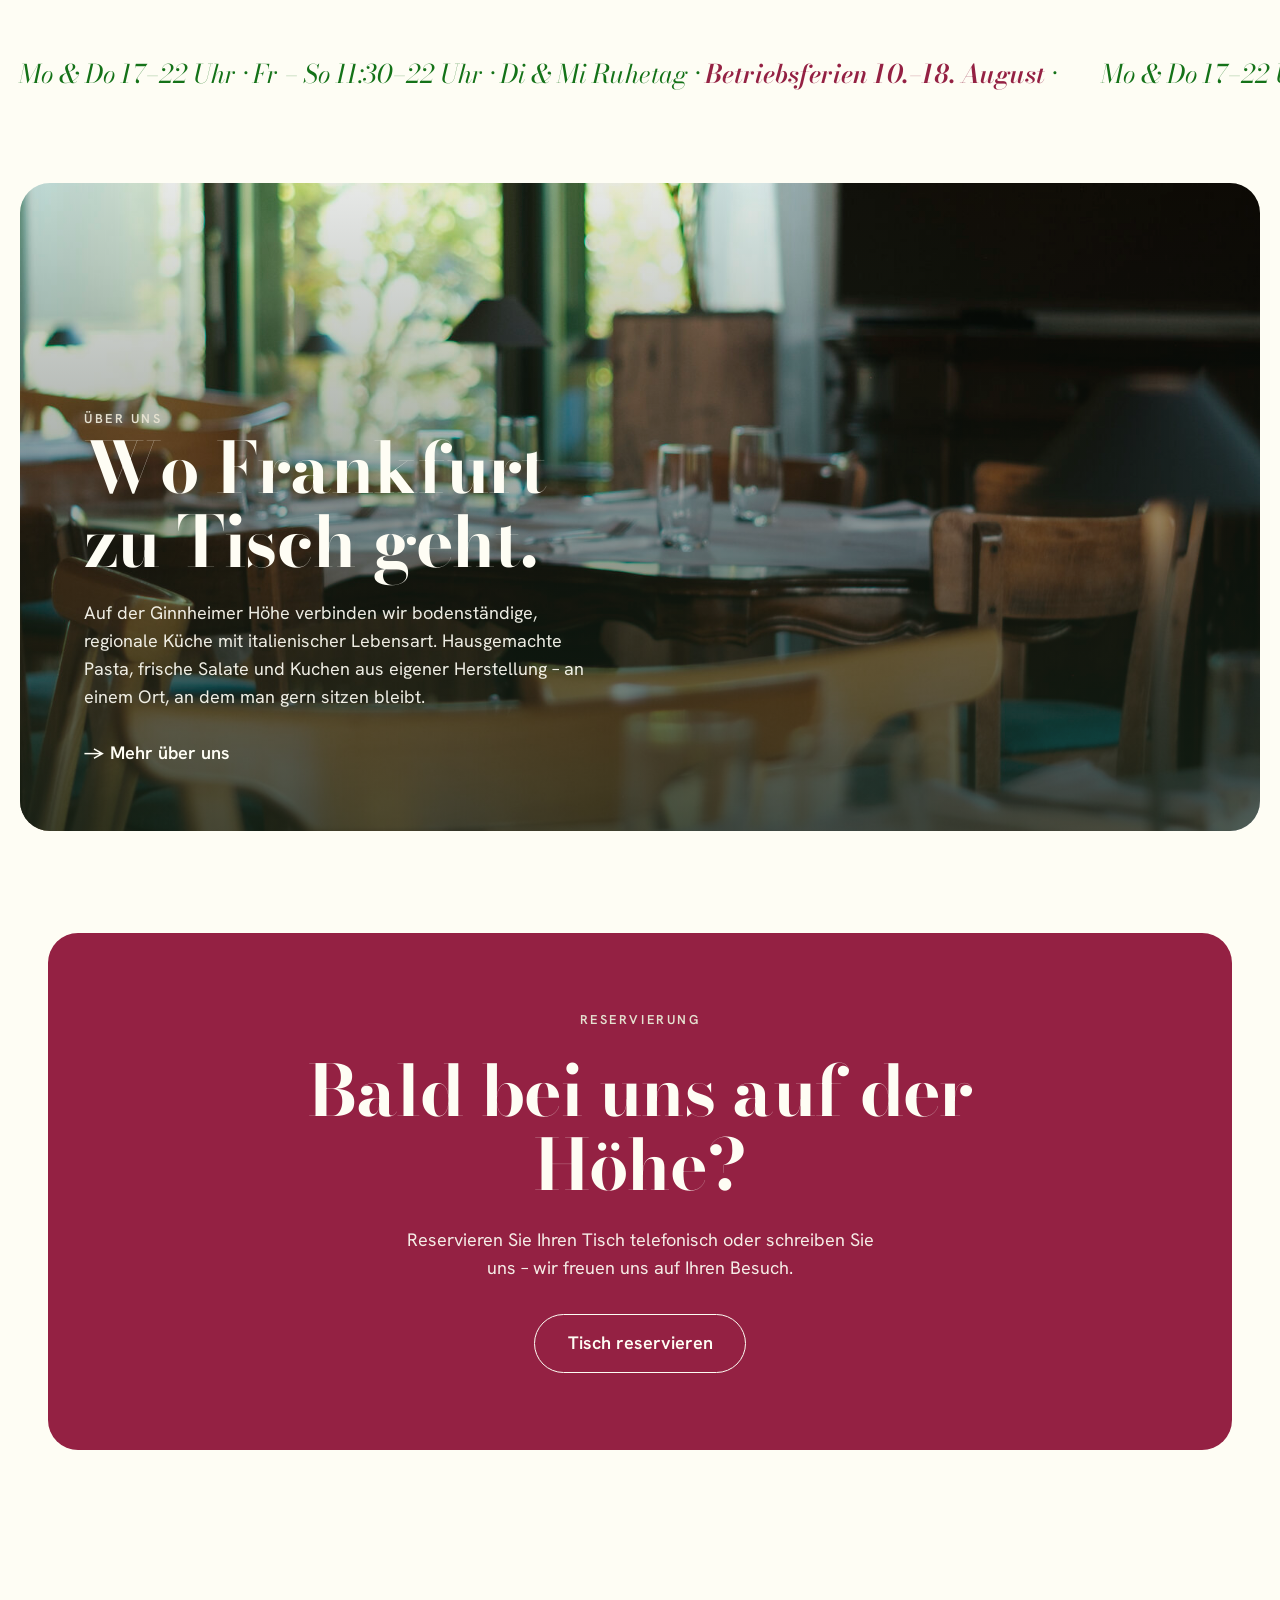
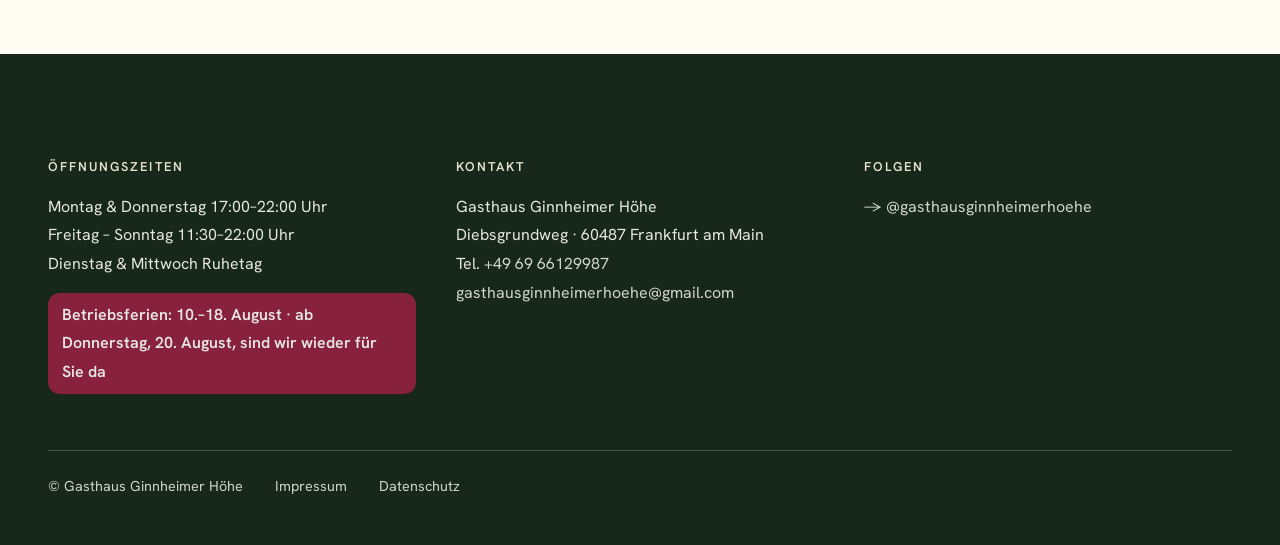
==== commit fdeadf98: "Betriebsferien in der Banderole farblich hervorgehoben (Burgundy) Co-Authored-By: Claude Fable 5 <no" ====
--- a/index.html
+++ b/index.html
@@ -99,10 +99,10 @@
 <!-- ===================== MARQUEE (Öffnungszeiten) ===================== -->
 <div class="marquee">
   <div class="marquee__track">
-    <span>Mo &amp; Do 17–22 Uhr · Fr – So 11:30–22 Uhr · Di &amp; Mi Ruhetag · Betriebsferien 10.–18. August ·</span>
-    <span>Mo &amp; Do 17–22 Uhr · Fr – So 11:30–22 Uhr · Di &amp; Mi Ruhetag · Betriebsferien 10.–18. August ·</span>
-    <span>Mo &amp; Do 17–22 Uhr · Fr – So 11:30–22 Uhr · Di &amp; Mi Ruhetag · Betriebsferien 10.–18. August ·</span>
-    <span>Mo &amp; Do 17–22 Uhr · Fr – So 11:30–22 Uhr · Di &amp; Mi Ruhetag · Betriebsferien 10.–18. August ·</span>
+    <span>Mo &amp; Do 17–22 Uhr · Fr – So 11:30–22 Uhr · Di &amp; Mi Ruhetag · <em class="mq-ferien">Betriebsferien 10.–18. August</em> ·</span>
+    <span>Mo &amp; Do 17–22 Uhr · Fr – So 11:30–22 Uhr · Di &amp; Mi Ruhetag · <em class="mq-ferien">Betriebsferien 10.–18. August</em> ·</span>
+    <span>Mo &amp; Do 17–22 Uhr · Fr – So 11:30–22 Uhr · Di &amp; Mi Ruhetag · <em class="mq-ferien">Betriebsferien 10.–18. August</em> ·</span>
+    <span>Mo &amp; Do 17–22 Uhr · Fr – So 11:30–22 Uhr · Di &amp; Mi Ruhetag · <em class="mq-ferien">Betriebsferien 10.–18. August</em> ·</span>
   </div>
 </div>
 
--- a/styles.css
+++ b/styles.css
@@ -130,6 +130,7 @@
   color:var(--green);font-family:var(--display);font-style:italic;font-size:clamp(1.1rem,2vw,1.6rem)}
 .marquee__track{display:inline-block;animation:scroll 32s linear infinite}
 .marquee__track span{padding-inline:1.2rem}
+.marquee .mq-ferien{color:var(--burg);font-weight:600;font-style:inherit}
 @keyframes scroll{from{transform:translateX(0)}to{transform:translateX(-50%)}}
 
 /* ---------- FEATURE-Karte (gerundet, Bild) ---------- */
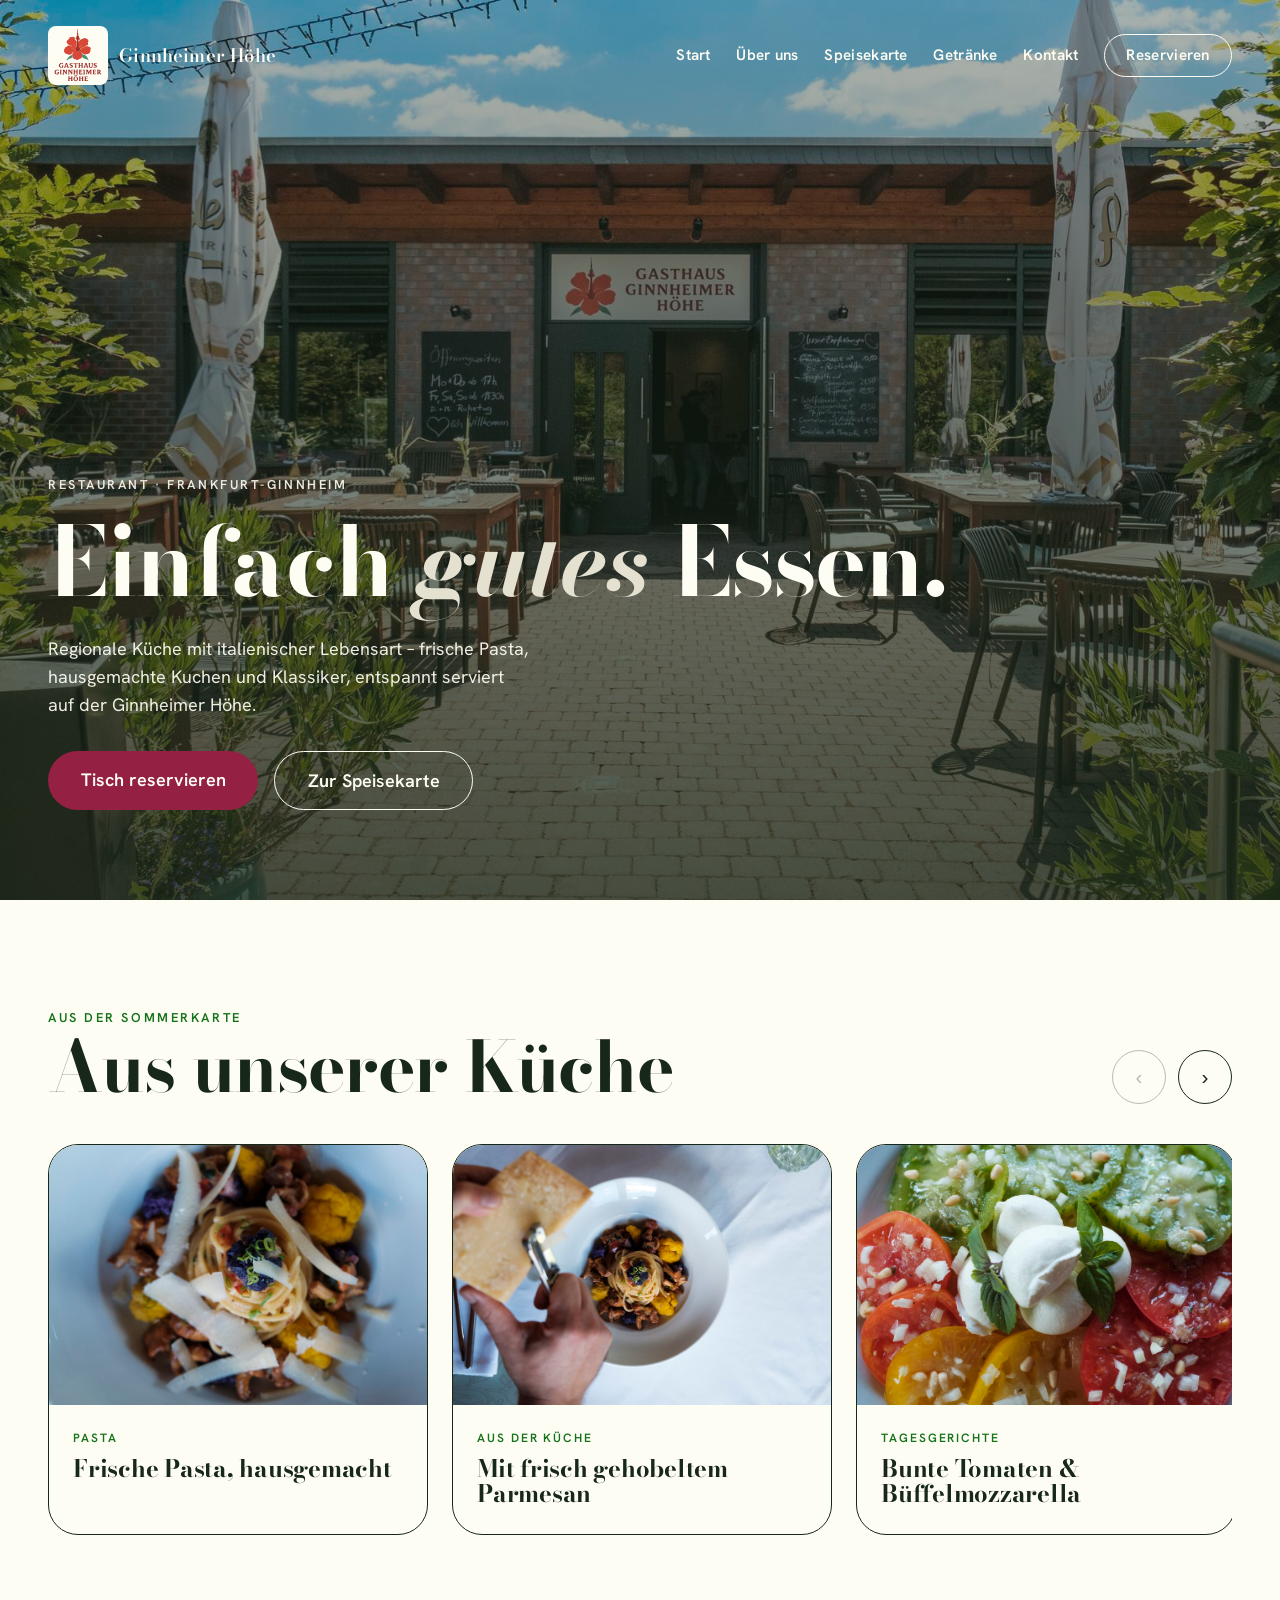
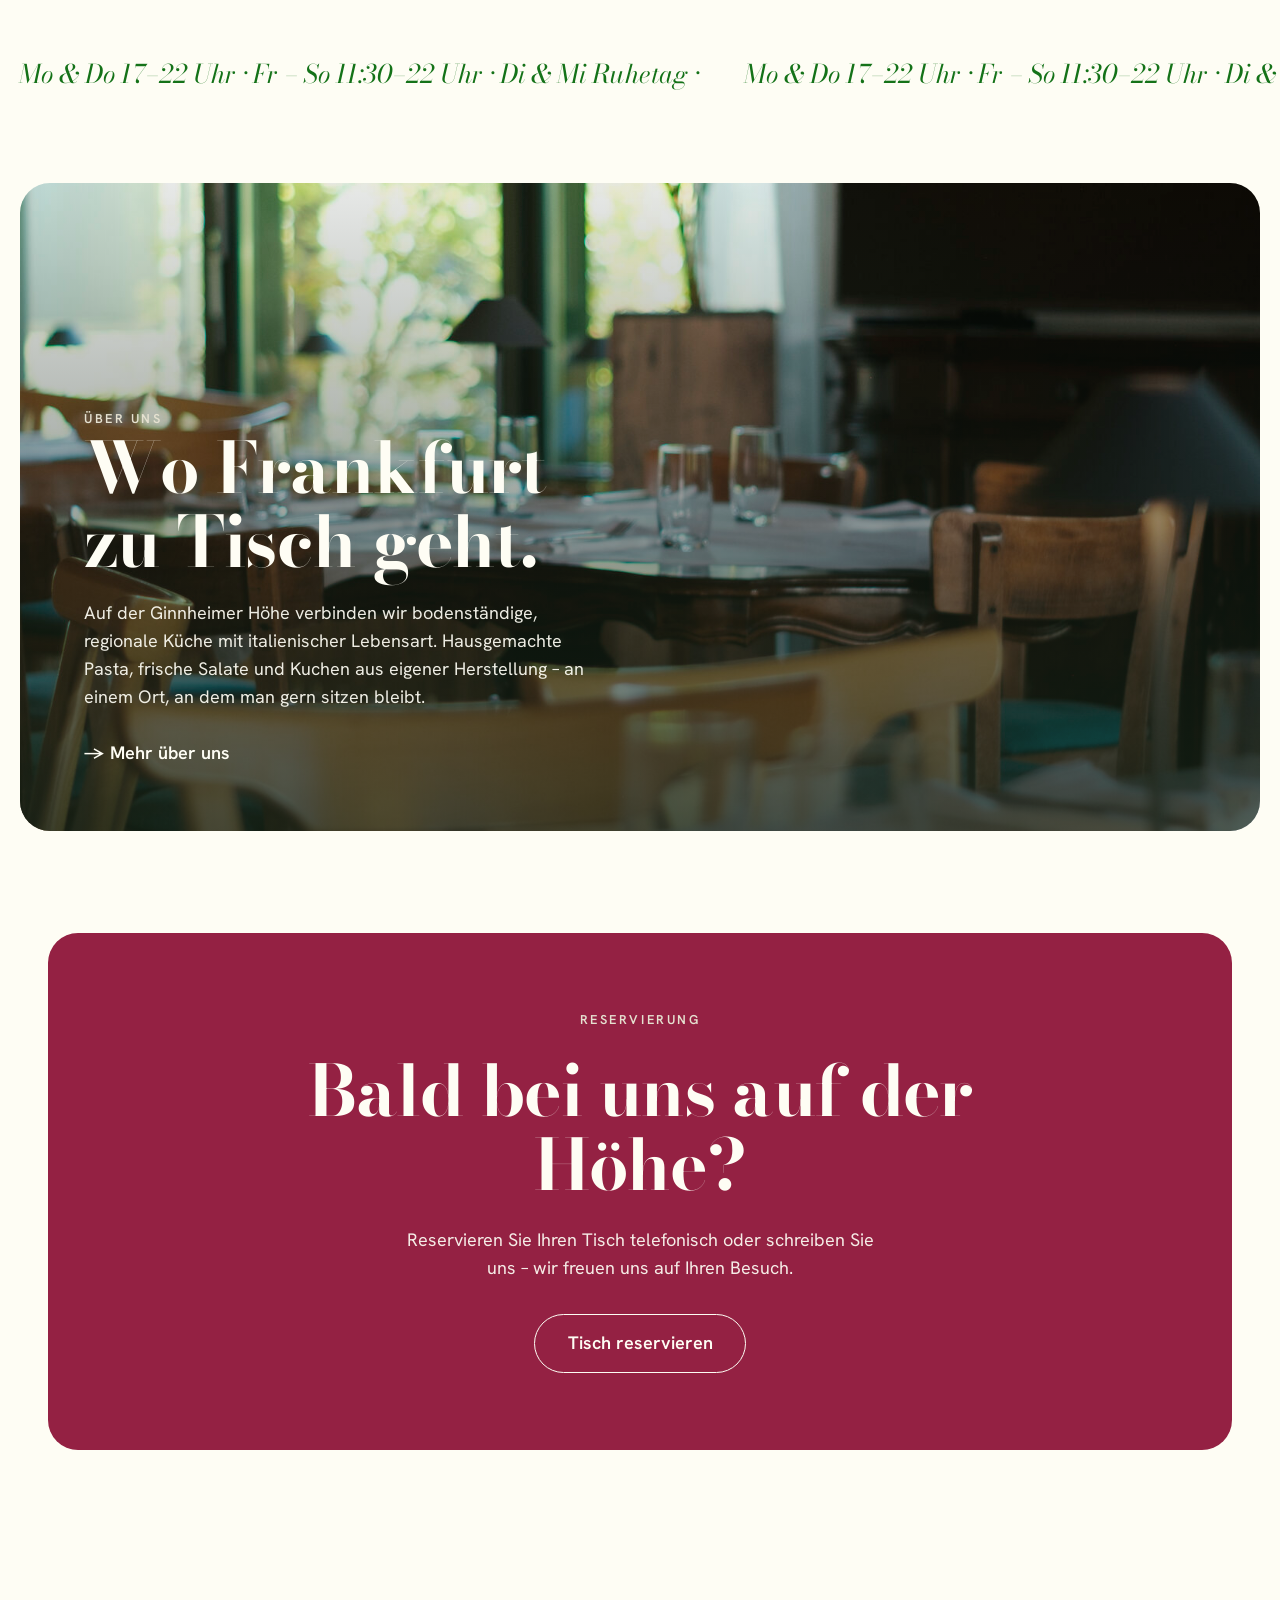
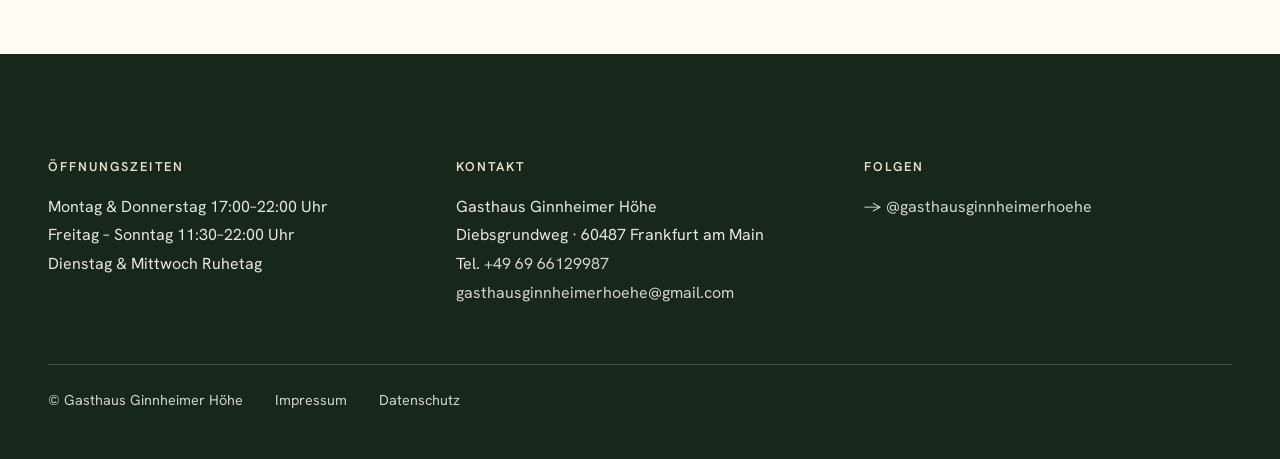
==== commit cfecaa0f: "Betriebsferien-Hinweise blenden sich ab 20.08.2026 automatisch aus Clientseitiger Date-Check auf all" ====
--- a/index.html
+++ b/index.html
@@ -164,6 +164,14 @@
   const t=document.querySelector('.nav-toggle'), n=document.querySelector('.nav');
   t.addEventListener('click',()=>n.classList.toggle('open'));
   n.addEventListener('click',e=>{if(e.target.tagName==='A')n.classList.remove('open')});
+  // Betriebsferien-Hinweise ab 20.08.2026 automatisch ausblenden
+  if (new Date() >= new Date(2026, 7, 20)) {
+    document.querySelectorAll('.holiday-note').forEach(e => e.remove());
+    document.querySelectorAll('.marquee__track span').forEach(s => {
+      s.textContent = 'Mo & Do 17–22 Uhr · Fr – So 11:30–22 Uhr · Di & Mi Ruhetag ·';
+    });
+  }
+
 
   // Slider: Pfeil-Buttons + Drag-to-scroll
   const track=document.getElementById('track');
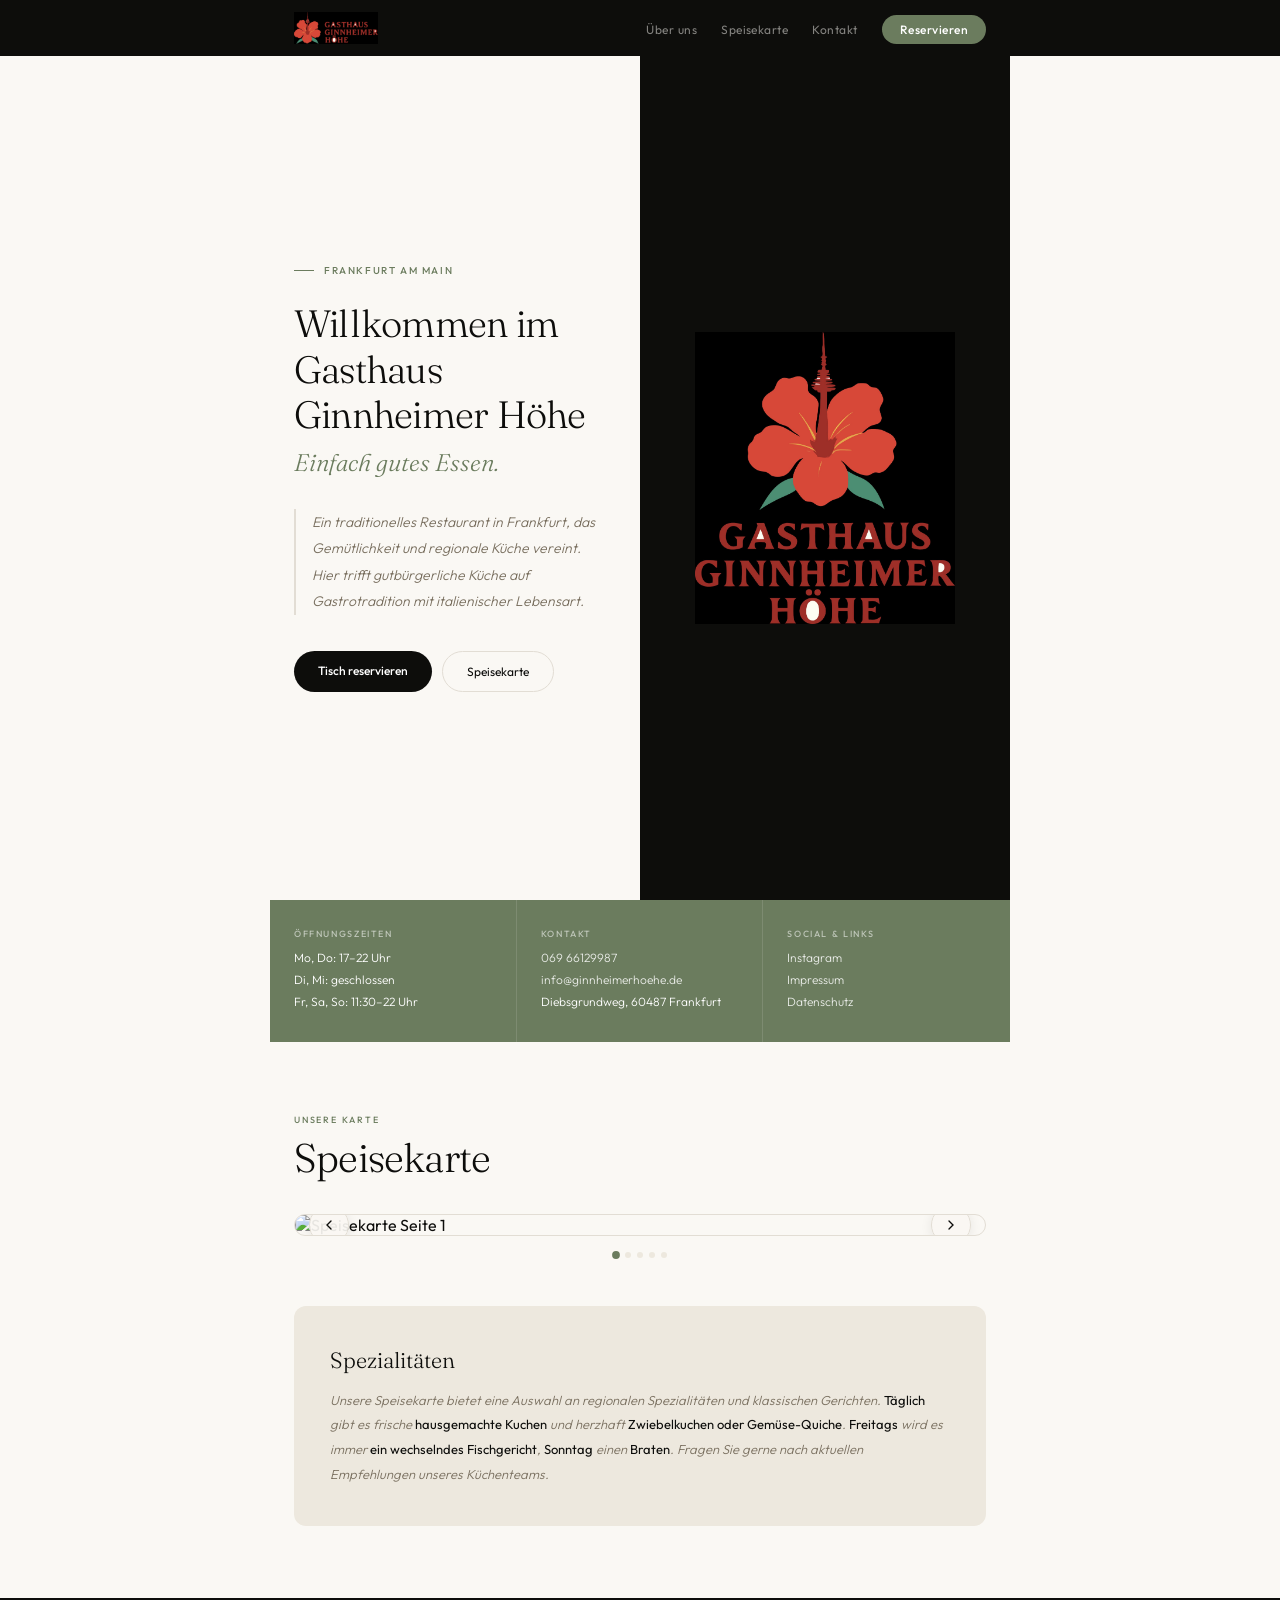
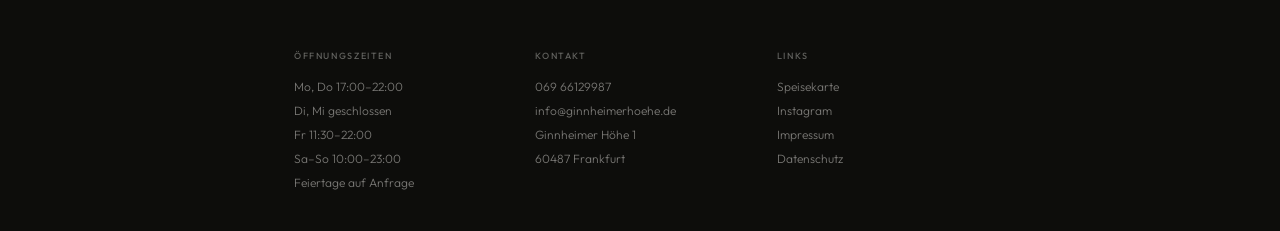
==== commit 569b6ce3: "Neue Startseite (Organic Modern) mit Betriebsferien 20.-25.11., Impressum/Datenschutz verlinkt, Tel." ====
--- a/index.html
+++ b/index.html
@@ -2,157 +2,495 @@
 <html lang="de">
 <head>
 <meta charset="UTF-8">
-<meta name="viewport" content="width=device-width, initial-scale=1">
-<title>Gasthaus Ginnheimer Höhe · Restaurant in Frankfurt-Ginnheim</title>
-<meta name="description" content="Gasthaus Ginnheimer Höhe: regionale Küche mit italienischer Lebensart in Frankfurt-Ginnheim. Frische Pasta, hausgemachte Kuchen, Tagesgerichte.">
-<link rel="icon" href="favicon.svg" type="image/svg+xml">
-<link rel="preconnect" href="https://fonts.googleapis.com">
-<link rel="preconnect" href="https://fonts.gstatic.com" crossorigin>
-<link rel="stylesheet" href="https://fonts.googleapis.com/css2?family=Bodoni+Moda:ital,opsz,wght@0,6..96,400..800;1,6..96,400..600&family=Hanken+Grotesk:ital,wght@0,300..700;1,400..600&display=swap">
-<link rel="stylesheet" href="styles.css">
+<meta name="viewport" content="width=device-width, initial-scale=1.0">
+<title>Gasthaus Ginnheimer Höhe – Restaurant Frankfurt</title>
+<link href="https://fonts.googleapis.com/css2?family=Fraunces:ital,opsz,wght@0,9..144,300;0,9..144,600;1,9..144,300;1,9..144,400&family=Outfit:wght@300;400;500&display=swap" rel="stylesheet">
+<style>
+  :root {
+    --black:      #0d0d0b;
+    --warm-white: #faf8f4;
+    --sand:       #ede8de;
+    --sage:       #6b7c5e;
+    --sage-mid:   #8a9e7a;
+    --muted:      #7a7060;
+    --border:     #e2ddd4;
+    --max:        740px;
+  }
+
+  * { margin: 0; padding: 0; box-sizing: border-box; }
+  html { scroll-behavior: smooth; }
+
+  body {
+    font-family: 'Outfit', sans-serif;
+    background: var(--warm-white);
+    color: var(--black);
+    overflow-x: hidden;
+  }
+
+  /* ── UTILS ─────────────────────────────── */
+  .wrap {
+    max-width: var(--max);
+    margin: 0 auto;
+    padding: 0 24px;
+  }
+
+  /* ── NAV ────────────────────────────────── */
+  nav {
+    position: fixed; top: 0; left: 0; right: 0; z-index: 100;
+    background: var(--black);
+    height: 56px;
+    display: flex; align-items: center;
+  }
+  .nav-inner {
+    max-width: var(--max);
+    margin: 0 auto; padding: 0 24px;
+    width: 100%;
+    display: flex; align-items: center; justify-content: space-between;
+  }
+  .nav-logo img {
+    height: 32px; width: auto; display: block;
+    /* logo has black bg – fits perfectly on black nav */
+  }
+  .nav-links {
+    display: flex; gap: 24px; list-style: none; align-items: center;
+  }
+  .nav-links a {
+    font-size: 12px; font-weight: 400;
+    color: rgba(250,248,244,0.5);
+    text-decoration: none; letter-spacing: 0.04em;
+    transition: color 0.2s;
+  }
+  .nav-links a:hover { color: #fff; }
+  .nav-cta {
+    background: var(--sage) !important;
+    color: #fff !important;
+    padding: 7px 18px !important;
+    border-radius: 100px !important;
+    font-size: 12px !important; font-weight: 500 !important;
+    transition: background 0.2s !important;
+    white-space: nowrap;
+  }
+  .nav-cta:hover { background: var(--sage-mid) !important; }
+
+  /* Mobile nav */
+  .nav-links-mobile { display: none; }
+  @media (max-width: 600px) {
+    .nav-links { display: none; }
+    .nav-links-mobile {
+      display: flex; align-items: center; gap: 12px;
+    }
+    .nav-links-mobile a {
+      font-size: 12px; font-weight: 400;
+      color: rgba(250,248,244,0.55);
+      text-decoration: none;
+    }
+    .nav-cta-m {
+      background: var(--sage);
+      color: #fff; padding: 7px 16px;
+      border-radius: 100px; font-size: 12px; font-weight: 500;
+      text-decoration: none;
+    }
+  }
+
+
+  /* ── BETRIEBSFERIEN (verschwindet automatisch ab 26.11.2026) ── */
+  .betriebsferien {
+    margin-top: 56px;
+    background: var(--sage);
+    color: #fff;
+    text-align: center;
+    padding: 12px 24px;
+    font-size: 13px; font-weight: 400; line-height: 1.5;
+  }
+  .betriebsferien strong { font-weight: 500; }
+  .betriebsferien + section .hero { padding-top: 0; }
+  .bf-note { color: #fff; font-weight: 500; }
+  footer .bf-note { color: rgba(250,248,244,0.85); }
+
+  /* ── HERO ───────────────────────────────── */
+  .hero {
+    padding-top: 56px;
+    display: grid;
+    grid-template-columns: 1fr 1fr;
+    min-height: 100svh;
+    max-width: var(--max);
+    margin: 0 auto;
+  }
+
+  .hero-text {
+    padding: 64px 32px 64px 24px;
+    display: flex; flex-direction: column; justify-content: center;
+  }
+
+  .hero-eyebrow {
+    font-size: 10px; font-weight: 500;
+    letter-spacing: 0.16em; text-transform: uppercase;
+    color: var(--sage); margin-bottom: 24px;
+    display: flex; align-items: center; gap: 10px;
+  }
+  .hero-eyebrow::before {
+    content: ''; width: 20px; height: 1px; background: var(--sage);
+  }
+
+  .hero-text h1 {
+    font-family: 'Fraunces', serif;
+    font-size: clamp(24px, 4vw, 38px);
+    font-weight: 300; line-height: 1.2;
+    letter-spacing: -0.02em; color: var(--black);
+    margin-bottom: 10px;
+  }
+
+  .hero-text h2 {
+    font-family: 'Fraunces', serif;
+    font-size: clamp(17px, 2.5vw, 24px);
+    font-weight: 300; font-style: italic;
+    color: var(--sage); margin-bottom: 32px;
+  }
+
+  .hero-statement {
+    font-size: 14px; font-weight: 300; font-style: italic;
+    line-height: 1.9; color: var(--muted);
+    padding-left: 16px;
+    border-left: 2px solid var(--border);
+    margin-bottom: 36px;
+  }
+
+  .hero-actions { display: flex; gap: 10px; flex-wrap: wrap; }
+  .btn-dark {
+    background: var(--black); color: #fff;
+    padding: 12px 24px; border-radius: 100px;
+    font-size: 12px; font-weight: 500;
+    text-decoration: none; transition: opacity 0.2s;
+  }
+  .btn-dark:hover { opacity: 0.75; }
+  .btn-outline {
+    border: 1px solid var(--border); color: var(--black);
+    padding: 12px 24px; border-radius: 100px;
+    font-size: 12px; font-weight: 400;
+    text-decoration: none; transition: border-color 0.2s;
+  }
+  .btn-outline:hover { border-color: var(--black); }
+
+  /* Logo panel – black bg is intentional brand moment */
+  .hero-logo {
+    background: var(--black);
+    display: flex; align-items: center; justify-content: center;
+    padding: 48px 32px;
+  }
+  .hero-logo img {
+    width: 100%; max-width: 260px; height: auto; display: block;
+  }
+
+  @media (max-width: 600px) {
+    .hero {
+      grid-template-columns: 1fr;
+      min-height: auto;
+    }
+    .hero-logo {
+      order: -1;
+      padding: 48px 40px;
+      min-height: 280px;
+    }
+    .hero-logo img { max-width: 200px; }
+    .hero-text { padding: 40px 24px 48px; }
+  }
+
+  /* ── INFO BAR ───────────────────────────── */
+  .info-bar {
+    background: var(--sage);
+    max-width: var(--max);
+    margin: 0 auto;
+  }
+  .info-bar-inner {
+    display: grid; grid-template-columns: repeat(3, 1fr);
+  }
+  .info-cell {
+    padding: 28px 24px;
+    border-right: 1px solid rgba(255,255,255,0.12);
+  }
+  .info-cell:last-child { border-right: none; }
+  .info-cell-label {
+    font-size: 9px; font-weight: 500;
+    letter-spacing: 0.18em; text-transform: uppercase;
+    color: rgba(255,255,255,0.55); margin-bottom: 8px;
+  }
+  .info-cell-value {
+    font-size: 12px; font-weight: 300; line-height: 1.85; color: #fff;
+  }
+  .info-cell-value a {
+    color: rgba(255,255,255,0.85); text-decoration: none;
+    transition: color 0.2s;
+  }
+  .info-cell-value a:hover { color: #fff; }
+
+  @media (max-width: 480px) {
+    .info-bar-inner {
+      grid-template-columns: 1fr 1fr;
+    }
+    .info-cell:nth-child(2) { border-right: none; }
+    .info-cell:nth-child(3) {
+      grid-column: 1 / -1;
+      border-right: none;
+      border-top: 1px solid rgba(255,255,255,0.12);
+    }
+  }
+
+  /* ── MENU ───────────────────────────────── */
+  .menu-section {
+    padding: 72px 0 48px;
+    max-width: var(--max);
+    margin: 0 auto;
+  }
+  .menu-section .wrap { }
+
+  .section-eyebrow {
+    font-size: 9px; font-weight: 500;
+    letter-spacing: 0.2em; text-transform: uppercase;
+    color: var(--sage); margin-bottom: 8px;
+  }
+  .section-title {
+    font-family: 'Fraunces', serif;
+    font-size: clamp(28px, 4vw, 40px);
+    font-weight: 300; letter-spacing: -0.02em;
+    color: var(--black); margin-bottom: 32px;
+  }
+
+  .slideshow-wrap {
+    position: relative; overflow: hidden;
+    border-radius: 12px;
+    border: 1px solid var(--border);
+  }
+  .slide { display: none; }
+  .slide.active { display: block; }
+  .slide img { width: 100%; height: auto; display: block; }
+
+  .slide-btn {
+    position: absolute; top: 50%; transform: translateY(-50%);
+    background: rgba(250,248,244,0.92);
+    border: 1px solid var(--border);
+    border-radius: 50%; width: 40px; height: 40px;
+    display: flex; align-items: center; justify-content: center;
+    cursor: pointer; transition: all 0.2s;
+    box-shadow: 0 2px 12px rgba(0,0,0,0.08);
+  }
+  .slide-btn:hover { background: #fff; transform: translateY(-50%) scale(1.05); }
+  .slide-btn svg { width: 16px; height: 16px; color: var(--black); }
+  .slide-prev { left: 14px; }
+  .slide-next { right: 14px; }
+
+  .slide-dots {
+    display: flex; justify-content: center; gap: 6px;
+    padding: 16px 0 0;
+  }
+  .dot {
+    width: 6px; height: 6px; border-radius: 50%;
+    background: var(--sand); cursor: pointer; transition: all 0.25s;
+  }
+  .dot.active { background: var(--sage); transform: scale(1.3); }
+
+  /* ── SPECIALS ───────────────────────────── */
+  .specials {
+    padding: 0 0 72px;
+    max-width: var(--max);
+    margin: 0 auto;
+  }
+  .specials-inner {
+    background: var(--sand);
+    border-radius: 12px;
+    padding: 40px 36px;
+  }
+  .specials-inner h3 {
+    font-family: 'Fraunces', serif;
+    font-size: 22px; font-weight: 300;
+    color: var(--black); margin-bottom: 14px;
+  }
+  .specials-inner p {
+    font-size: 13px; font-weight: 300; font-style: italic;
+    line-height: 1.9; color: var(--muted);
+  }
+  .specials-inner p strong {
+    color: var(--black); font-weight: 400; font-style: normal;
+  }
+
+  /* ── FOOTER ─────────────────────────────── */
+  footer {
+    background: var(--black);
+    padding: 52px 0 36px;
+  }
+  .footer-inner {
+    max-width: var(--max);
+    margin: 0 auto; padding: 0 24px;
+    display: grid; grid-template-columns: repeat(3, 1fr);
+    gap: 32px;
+  }
+  footer h4 {
+    font-size: 9px; font-weight: 500;
+    letter-spacing: 0.18em; text-transform: uppercase;
+    color: rgba(250,248,244,0.35); margin-bottom: 14px;
+  }
+  footer p, footer a {
+    font-size: 12px; font-weight: 300; line-height: 2;
+    color: rgba(250,248,244,0.45); text-decoration: none; display: block;
+  }
+  footer a:hover { color: rgba(250,248,244,0.85); }
+
+  @media (max-width: 480px) {
+    .footer-inner { grid-template-columns: 1fr 1fr; }
+    .footer-inner > div:last-child { grid-column: 1 / -1; }
+  }
+</style>
 </head>
 <body>
 
-<header class="site-header">
-  <a href="index.html" class="logo" aria-label="Gasthaus Ginnheimer Höhe">
-    <img src="logo.svg" alt="">
-    <b>Ginnheimer Höhe</b>
-  </a>
-  <button class="nav-toggle" aria-label="Menü">Menü</button>
-  <nav class="nav">
-    <a href="index.html">Start</a>
-    <a href="ueber-uns.html">Über uns</a>
-    <a href="speisekarte.html">Speisekarte</a>
-    <a href="getraenke.html">Getränke</a>
-    <a href="kontakt.html">Kontakt</a>
-    <a href="kontakt.html#reservieren" class="btn">Reservieren</a>
-  </nav>
-</header>
-
-<!-- ===================== HERO ===================== -->
-<section class="hero">
-  <span class="kicker">Restaurant · Frankfurt-Ginnheim</span>
-  <h1>Einfach <em>gutes</em> Essen.</h1>
-  <p>Regionale Küche mit italienischer Lebensart – frische Pasta, hausgemachte Kuchen und Klassiker, entspannt serviert auf der Ginnheimer Höhe.</p>
-  <div class="cta">
-    <a href="kontakt.html#reservieren" class="btn-solid">Tisch reservieren</a>
-    <a href="speisekarte.html" class="btn-ghost">Zur Speisekarte</a>
+<!-- NAV -->
+<nav>
+  <div class="nav-inner">
+    <a href="#" class="nav-logo">
+      <img src="logo_gasthaus_horizontal.png" alt="Gasthaus Ginnheimer Höhe">
+    </a>
+    <ul class="nav-links">
+      <li><a href="#wir">Über uns</a></li>
+      <li><a href="#menu">Speisekarte</a></li>
+      <li><a href="#kontakt">Kontakt</a></li>
+      <li><a href="tel:+496966129987" class="nav-cta">Reservieren</a></li>
+    </ul>
+    <div class="nav-links-mobile">
+      <a href="#menu">Speisekarte</a>
+      <a href="tel:+496966129987" class="nav-cta-m">Reservieren</a>
+    </div>
+  </div>
+</nav>
+
+<!-- BETRIEBSFERIEN -->
+<div class="betriebsferien bf" id="betriebsferien">
+  <strong>Betriebsferien vom 20. bis 25. November.</strong>
+  Ab Donnerstag, 26. November, ab 17 Uhr sind wir wieder für Sie da.
+</div>
+
+<!-- HERO -->
+<section id="wir">
+  <div class="hero">
+    <div class="hero-text">
+      <span class="hero-eyebrow">Frankfurt am Main</span>
+      <h1>Willkommen im Gasthaus Ginnheimer Höhe</h1>
+      <h2>Einfach gutes Essen.</h2>
+      <p class="hero-statement">Ein traditionelles Restaurant in Frankfurt, das Gemütlichkeit und regionale Küche vereint. Hier trifft gutbürgerliche Küche auf Gastrotradition mit italienischer Lebensart.</p>
+      <div class="hero-actions">
+        <a href="tel:+496966129987" class="btn-dark">Tisch reservieren</a>
+        <a href="#menu" class="btn-outline">Speisekarte</a>
+      </div>
+    </div>
+    <div class="hero-logo">
+      <img src="logo_gasthaus.png" alt="Gasthaus Ginnheimer Höhe Logo">
+    </div>
   </div>
 </section>
 
-<!-- ===================== SLIDER: Aus der Küche ===================== -->
-<section class="slider-sec">
+<!-- INFO BAR -->
+<div id="kontakt" class="info-bar">
+  <div class="info-bar-inner">
+    <div class="info-cell">
+      <p class="info-cell-label">Öffnungszeiten</p>
+      <p class="info-cell-value">
+        Mo, Do: 17–22 Uhr<br>
+        Di, Mi: geschlossen<br>
+        Fr, Sa, So: 11:30–22 Uhr
+        <br><span class="bf bf-note">Betriebsferien 20.–25.11.</span>
+      </p>
+    </div>
+    <div class="info-cell">
+      <p class="info-cell-label">Kontakt</p>
+      <p class="info-cell-value">
+        <a href="tel:+496966129987">069 66129987</a><br>
+        <a href="mailto:info@ginnheimerhoehe.de">info@ginnheimerhoehe.de</a><br>
+        Diebsgrundweg, 60487 Frankfurt
+      </p>
+    </div>
+    <div class="info-cell">
+      <p class="info-cell-label">Social & Links</p>
+      <p class="info-cell-value">
+        <a href="https://www.instagram.com/gasthausginnheimerhoehe/" target="_blank">Instagram</a><br>
+        <a href="impressum.html">Impressum</a><br>
+        <a href="datenschutz.html">Datenschutz</a>
+      </p>
+    </div>
+  </div>
+</div>
+
+<!-- MENU -->
+<section id="menu" class="menu-section">
   <div class="wrap">
-    <div class="slider-head">
-      <div>
-        <span class="kicker">Aus der Sommerkarte</span>
-        <h2>Aus unserer Küche</h2>
+    <p class="section-eyebrow">Unsere Karte</p>
+    <h2 class="section-title">Speisekarte</h2>
+    <div class="slideshow-wrap">
+      <div class="slide active">
+        <img src="https://framerusercontent.com/images/XrJykyTOxBbkxZX26zPcmNVyY.png" alt="Speisekarte Seite 1">
       </div>
-      <div class="slider-ctrls">
-        <button class="prev" aria-label="Zurück">‹</button>
-        <button class="next" aria-label="Weiter">›</button>
+      <div class="slide">
+        <img src="https://framerusercontent.com/images/a0vi0FimjBFgFpheChIrFiIMk.png" alt="Speisekarte Seite 2">
       </div>
-    </div>
-
-    <div class="slider-viewport">
-      <div class="slider-track" id="track">
-        <article class="slide">
-          <div class="ph"><img src="img/dishes/pasta-pro.jpg" alt="Frische Pasta mit Pfifferlingen und Parmesan" loading="lazy"></div>
-          <div class="body">
-            <span class="cat">Pasta</span>
-            <h3>Frische Pasta, hausgemacht</h3>
-          </div>
-        </article>
-        <article class="slide">
-          <div class="ph"><img src="img/dishes/parmesan.jpg" alt="Parmesan wird frisch über die Pasta gehobelt" loading="lazy"></div>
-          <div class="body">
-            <span class="cat">Aus der Küche</span>
-            <h3>Mit frisch gehobeltem Parmesan</h3>
-          </div>
-        </article>
-        <article class="slide">
-          <div class="ph"><img src="img/dishes/tomate-mozzarella.jpg" alt="Bunte Tomaten mit Büffelmozzarella" loading="lazy"></div>
-          <div class="body">
-            <span class="cat">Tagesgerichte</span>
-            <h3>Bunte Tomaten &amp; Büffelmozzarella</h3>
-          </div>
-        </article>
-        <article class="slide">
-          <div class="ph"><img src="img/dishes/zum-teilen.jpg" alt="Mehrere angerichtete Teller auf weißem Tischtuch" loading="lazy"></div>
-          <div class="body">
-            <span class="cat">Zum Teilen</span>
-            <h3>Kleine Gerichte &amp; Klassiker</h3>
-          </div>
-        </article>
-        <article class="slide">
-          <div class="ph"><img src="img/dishes/serviert.jpg" alt="Gericht wird am Tisch serviert" loading="lazy"></div>
-          <div class="body">
-            <span class="cat">Am Tisch</span>
-            <h3>Frisch serviert</h3>
-          </div>
-        </article>
+      <div class="slide">
+        <img src="https://framerusercontent.com/images/XvPEkvdUGFnway2w2uA0h7KQqA.png" alt="Speisekarte Seite 3">
       </div>
+      <div class="slide">
+        <img src="https://framerusercontent.com/images/HHUuY8cCIS9Y0meXchfUq5pzA.png" alt="Speisekarte Seite 4">
+      </div>
+      <div class="slide">
+        <img src="https://framerusercontent.com/images/aTCbICUjQ4KyamZYs3M6AeGpd2s.png" alt="Speisekarte Seite 5">
+      </div>
+      <button class="slide-btn slide-prev" onclick="changeSlide(-1)" aria-label="Zurück">
+        <svg viewBox="0 0 24 24" fill="none" stroke="currentColor" stroke-width="2" stroke-linecap="round">
+          <polyline points="15 18 9 12 15 6"/>
+        </svg>
+      </button>
+      <button class="slide-btn slide-next" onclick="changeSlide(1)" aria-label="Weiter">
+        <svg viewBox="0 0 24 24" fill="none" stroke="currentColor" stroke-width="2" stroke-linecap="round">
+          <polyline points="9 18 15 12 9 6"/>
+        </svg>
+      </button>
+    </div>
+    <div class="slide-dots">
+      <span class="dot active" onclick="goToSlide(0)"></span>
+      <span class="dot" onclick="goToSlide(1)"></span>
+      <span class="dot" onclick="goToSlide(2)"></span>
+      <span class="dot" onclick="goToSlide(3)"></span>
+      <span class="dot" onclick="goToSlide(4)"></span>
     </div>
   </div>
 </section>
 
-<!-- ===================== MARQUEE (Öffnungszeiten) ===================== -->
-<div class="marquee">
-  <div class="marquee__track">
-    <span>Mo &amp; Do 17–22 Uhr · Fr – So 11:30–22 Uhr · Di &amp; Mi Ruhetag · <em class="mq-ferien">Betriebsferien 10.–18. August</em> ·</span>
-    <span>Mo &amp; Do 17–22 Uhr · Fr – So 11:30–22 Uhr · Di &amp; Mi Ruhetag · <em class="mq-ferien">Betriebsferien 10.–18. August</em> ·</span>
-    <span>Mo &amp; Do 17–22 Uhr · Fr – So 11:30–22 Uhr · Di &amp; Mi Ruhetag · <em class="mq-ferien">Betriebsferien 10.–18. August</em> ·</span>
-    <span>Mo &amp; Do 17–22 Uhr · Fr – So 11:30–22 Uhr · Di &amp; Mi Ruhetag · <em class="mq-ferien">Betriebsferien 10.–18. August</em> ·</span>
+<!-- SPECIALS -->
+<div class="specials">
+  <div class="wrap">
+    <div class="specials-inner">
+      <h3>Spezialitäten</h3>
+      <p>Unsere Speisekarte bietet eine Auswahl an regionalen Spezialitäten und klassischen Gerichten. <strong>Täglich</strong> gibt es frische <strong>hausgemachte Kuchen</strong> und herzhaft <strong>Zwiebelkuchen oder Gemüse-Quiche</strong>. <strong>Freitags</strong> wird es immer <strong>ein wechselndes Fischgericht</strong>, <strong>Sonntag</strong> einen <strong>Braten</strong>. Fragen Sie gerne nach aktuellen Empfehlungen unseres Küchenteams.</p>
+    </div>
   </div>
 </div>
 
-<!-- ===================== FEATURE: Über uns ===================== -->
-<section class="feature" id="ueber-uns">
-  <div class="feature__inner">
-    <span class="kicker">Über uns</span>
-    <h2>Wo Frankfurt zu Tisch geht.</h2>
-    <p>Auf der Ginnheimer Höhe verbinden wir bodenständige, regionale Küche mit italienischer Lebensart. Hausgemachte Pasta, frische Salate und Kuchen aus eigener Herstellung – an einem Ort, an dem man gern sitzen bleibt.</p>
-    <a class="link-arrow" href="ueber-uns.html">→ Mehr über uns</a>
-  </div>
-</section>
-
-<!-- ===================== CTA ===================== -->
-<section class="cta-sec">
-  <div class="wrap">
-    <div class="cta-card">
-      <span class="kicker">Reservierung</span>
-      <h2>Bald bei uns auf der Höhe?</h2>
-      <p>Reservieren Sie Ihren Tisch telefonisch oder schreiben Sie uns – wir freuen uns auf Ihren Besuch.</p>
-      <a href="kontakt.html#reservieren" class="btn-ghost">Tisch reservieren</a>
-    </div>
-  </div>
-</section>
-
-<!-- ===================== FOOTER ===================== -->
-<footer class="site-footer">
-  <div class="wrap">
-    <div class="footer-grid">
-      <div>
-        <h4>Öffnungszeiten</h4>
-        <p>Montag &amp; Donnerstag 17:00–22:00 Uhr<br>
-        Freitag – Sonntag 11:30–22:00 Uhr<br>
-        Dienstag &amp; Mittwoch Ruhetag</p>
-        <p class="holiday-note">Betriebsferien: 10.–18. August · ab Donnerstag, 20. August, sind wir wieder für Sie da</p>
-      </div>
-      <div>
-        <h4>Kontakt</h4>
-        <p>Gasthaus Ginnheimer Höhe<br>
-        Diebsgrundweg · 60487 Frankfurt am Main<br>
-        Tel. <a href="tel:+496966129987">+49 69 66129987</a><br>
-        <a href="mailto:gasthausginnheimerhoehe@gmail.com">gasthausginnheimerhoehe@gmail.com</a></p>
-      </div>
-      <div>
-        <h4>Folgen</h4>
-        <p><a href="https://instagram.com/gasthausginnheimerhoehe">→ @gasthausginnheimerhoehe</a></p>
-      </div>
-    </div>
-    <div class="footer-bottom">
-      <span>© Gasthaus Ginnheimer Höhe</span>
+<!-- FOOTER -->
+<footer>
+  <div class="footer-inner">
+    <div>
+      <h4>Öffnungszeiten</h4>
+      <p>Mo, Do 17:00–22:00</p>
+      <p>Di, Mi geschlossen</p>
+      <p>Fr 11:30–22:00</p>
+      <p>Sa–So 10:00–23:00</p>
+      <p>Feiertage auf Anfrage</p>
+      <p class="bf bf-note">Betriebsferien 20.–25.11.</p>
+    </div>
+    <div>
+      <h4>Kontakt</h4>
+      <a href="tel:+496966129987">069 66129987</a>
+      <a href="mailto:info@ginnheimerhoehe.de">info@ginnheimerhoehe.de</a>
+      <p>Ginnheimer Höhe 1<br>60487 Frankfurt</p>
+    </div>
+    <div>
+      <h4>Links</h4>
+      <a href="#menu">Speisekarte</a>
+      <a href="https://www.instagram.com/gasthausginnheimerhoehe/" target="_blank">Instagram</a>
       <a href="impressum.html">Impressum</a>
       <a href="datenschutz.html">Datenschutz</a>
     </div>
@@ -160,35 +498,45 @@
 </footer>
 
 <script>
-  // Mobile-Nav
-  const t=document.querySelector('.nav-toggle'), n=document.querySelector('.nav');
-  t.addEventListener('click',()=>n.classList.toggle('open'));
-  n.addEventListener('click',e=>{if(e.target.tagName==='A')n.classList.remove('open')});
-  // Betriebsferien-Hinweise ab 20.08.2026 automatisch ausblenden
-  if (new Date() >= new Date(2026, 7, 20)) {
-    document.querySelectorAll('.holiday-note').forEach(e => e.remove());
-    document.querySelectorAll('.marquee__track span').forEach(s => {
-      s.textContent = 'Mo & Do 17–22 Uhr · Fr – So 11:30–22 Uhr · Di & Mi Ruhetag ·';
-    });
-  }
-
-
-  // Slider: Pfeil-Buttons + Drag-to-scroll
-  const track=document.getElementById('track');
-  const prev=document.querySelector('.prev'), next=document.querySelector('.next');
-  const step=()=>{const s=track.querySelector('.slide');return s?s.getBoundingClientRect().width+24:320;};
-  next.addEventListener('click',()=>track.scrollBy({left:step(),behavior:'smooth'}));
-  prev.addEventListener('click',()=>track.scrollBy({left:-step(),behavior:'smooth'}));
-  const sync=()=>{prev.disabled=track.scrollLeft<8;
-    next.disabled=track.scrollLeft+track.clientWidth>=track.scrollWidth-8;};
-  track.addEventListener('scroll',sync); window.addEventListener('resize',sync); sync();
-
-  // Drag
-  let down=false,sx=0,sl=0;
-  track.addEventListener('pointerdown',e=>{down=true;sx=e.pageX;sl=track.scrollLeft;track.classList.add('dragging');track.setPointerCapture(e.pointerId);});
-  track.addEventListener('pointermove',e=>{if(!down)return;track.scrollLeft=sl-(e.pageX-sx);});
-  const up=()=>{down=false;track.classList.remove('dragging');};
-  track.addEventListener('pointerup',up); track.addEventListener('pointercancel',up);
+  let current = 0;
+  const slides = document.querySelectorAll('.slide');
+  const dots   = document.querySelectorAll('.dot');
+
+  function updateSlideshow() {
+    slides.forEach((s, i) => s.classList.toggle('active', i === current));
+    dots.forEach((d, i)   => d.classList.toggle('active', i === current));
+  }
+  function changeSlide(dir) {
+    current = (current + dir + slides.length) % slides.length;
+    updateSlideshow();
+  }
+  function goToSlide(n) {
+    current = n;
+    updateSlideshow();
+  }
+  document.addEventListener('keydown', e => {
+    if (e.key === 'ArrowLeft')  changeSlide(-1);
+    if (e.key === 'ArrowRight') changeSlide(1);
+  });
+
+  // Touch swipe support
+  let touchX = null;
+  document.querySelector('.slideshow-wrap').addEventListener('touchstart', e => {
+    touchX = e.touches[0].clientX;
+  });
+  document.querySelector('.slideshow-wrap').addEventListener('touchend', e => {
+    if (touchX === null) return;
+    const diff = touchX - e.changedTouches[0].clientX;
+    if (Math.abs(diff) > 40) changeSlide(diff > 0 ? 1 : -1);
+    touchX = null;
+  });
+
+  // Betriebsferien-Hinweise entfernen sich ab 26.11.2026 automatisch
+  (function () {
+    if (new Date() >= new Date('2026-11-26T00:00:00')) {
+      document.querySelectorAll('.bf').forEach(function (el) { el.remove(); });
+    }
+  })();
 </script>
 </body>
 </html>
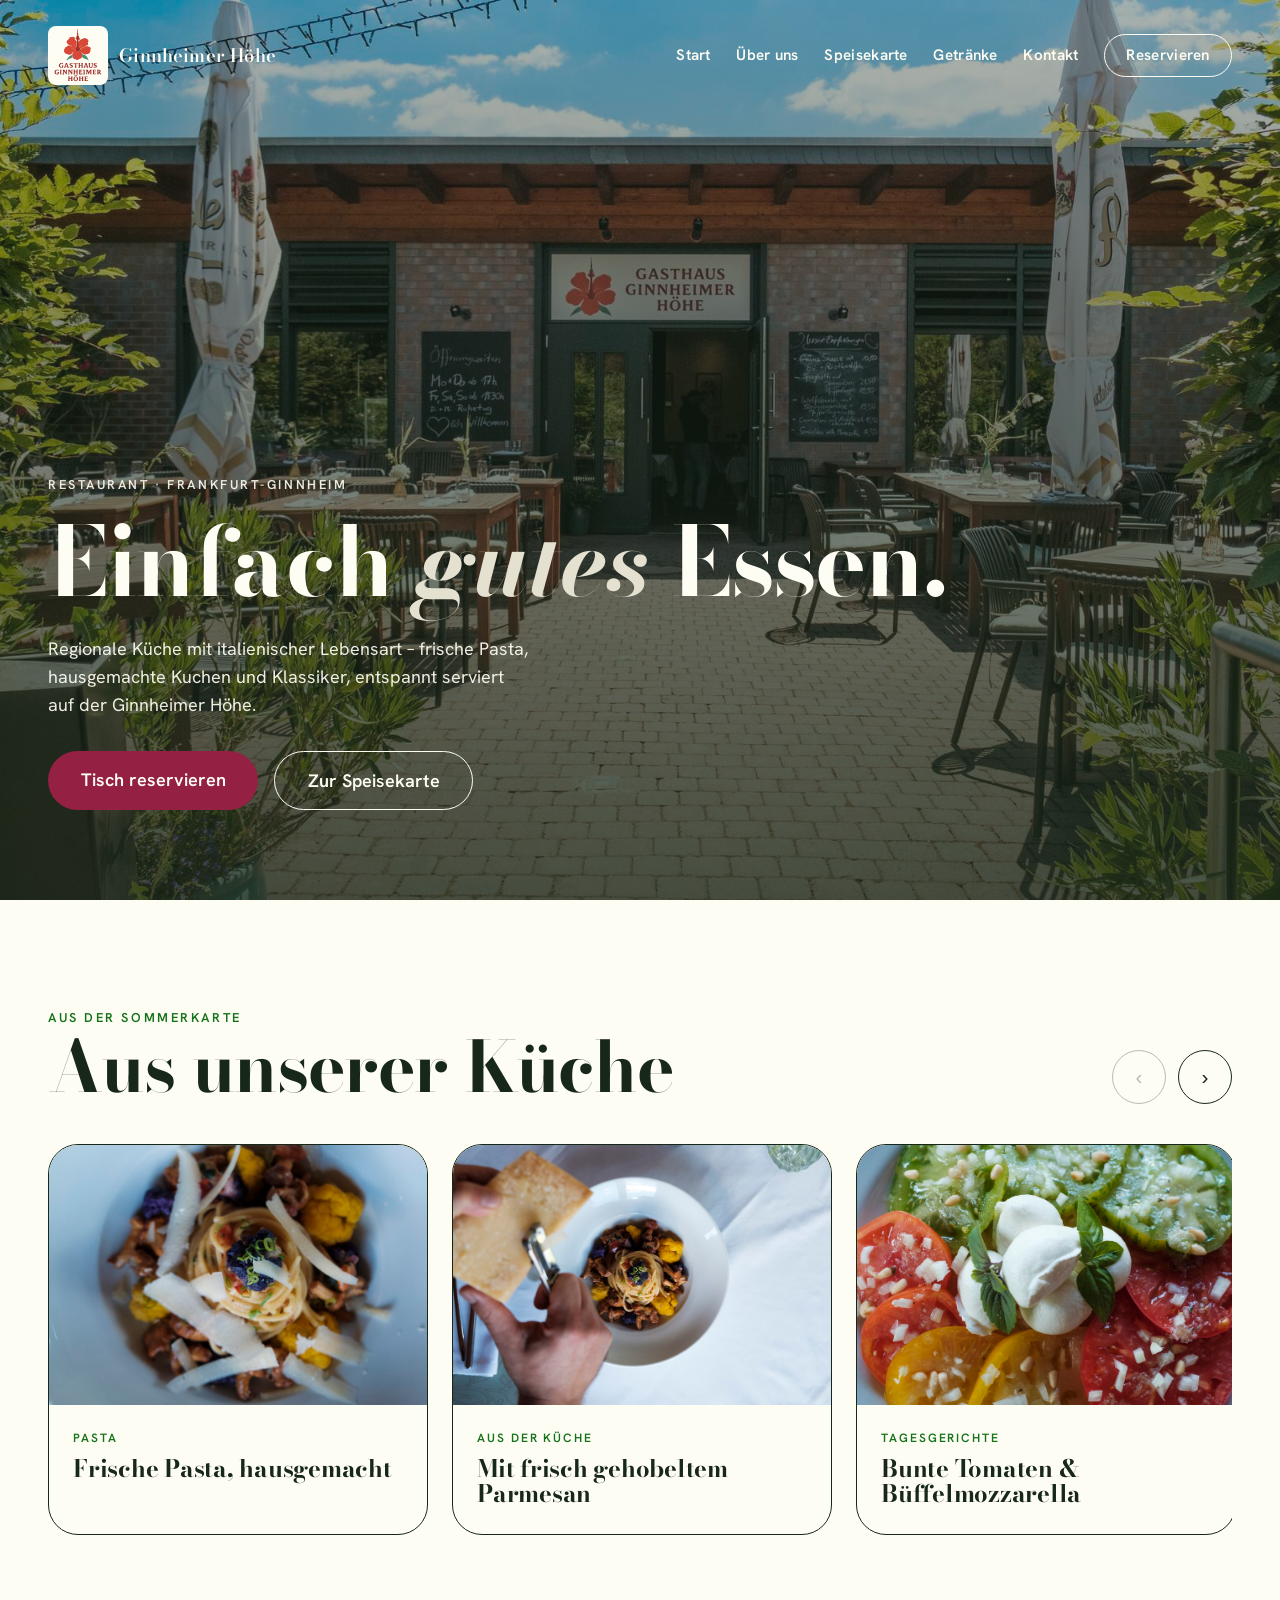
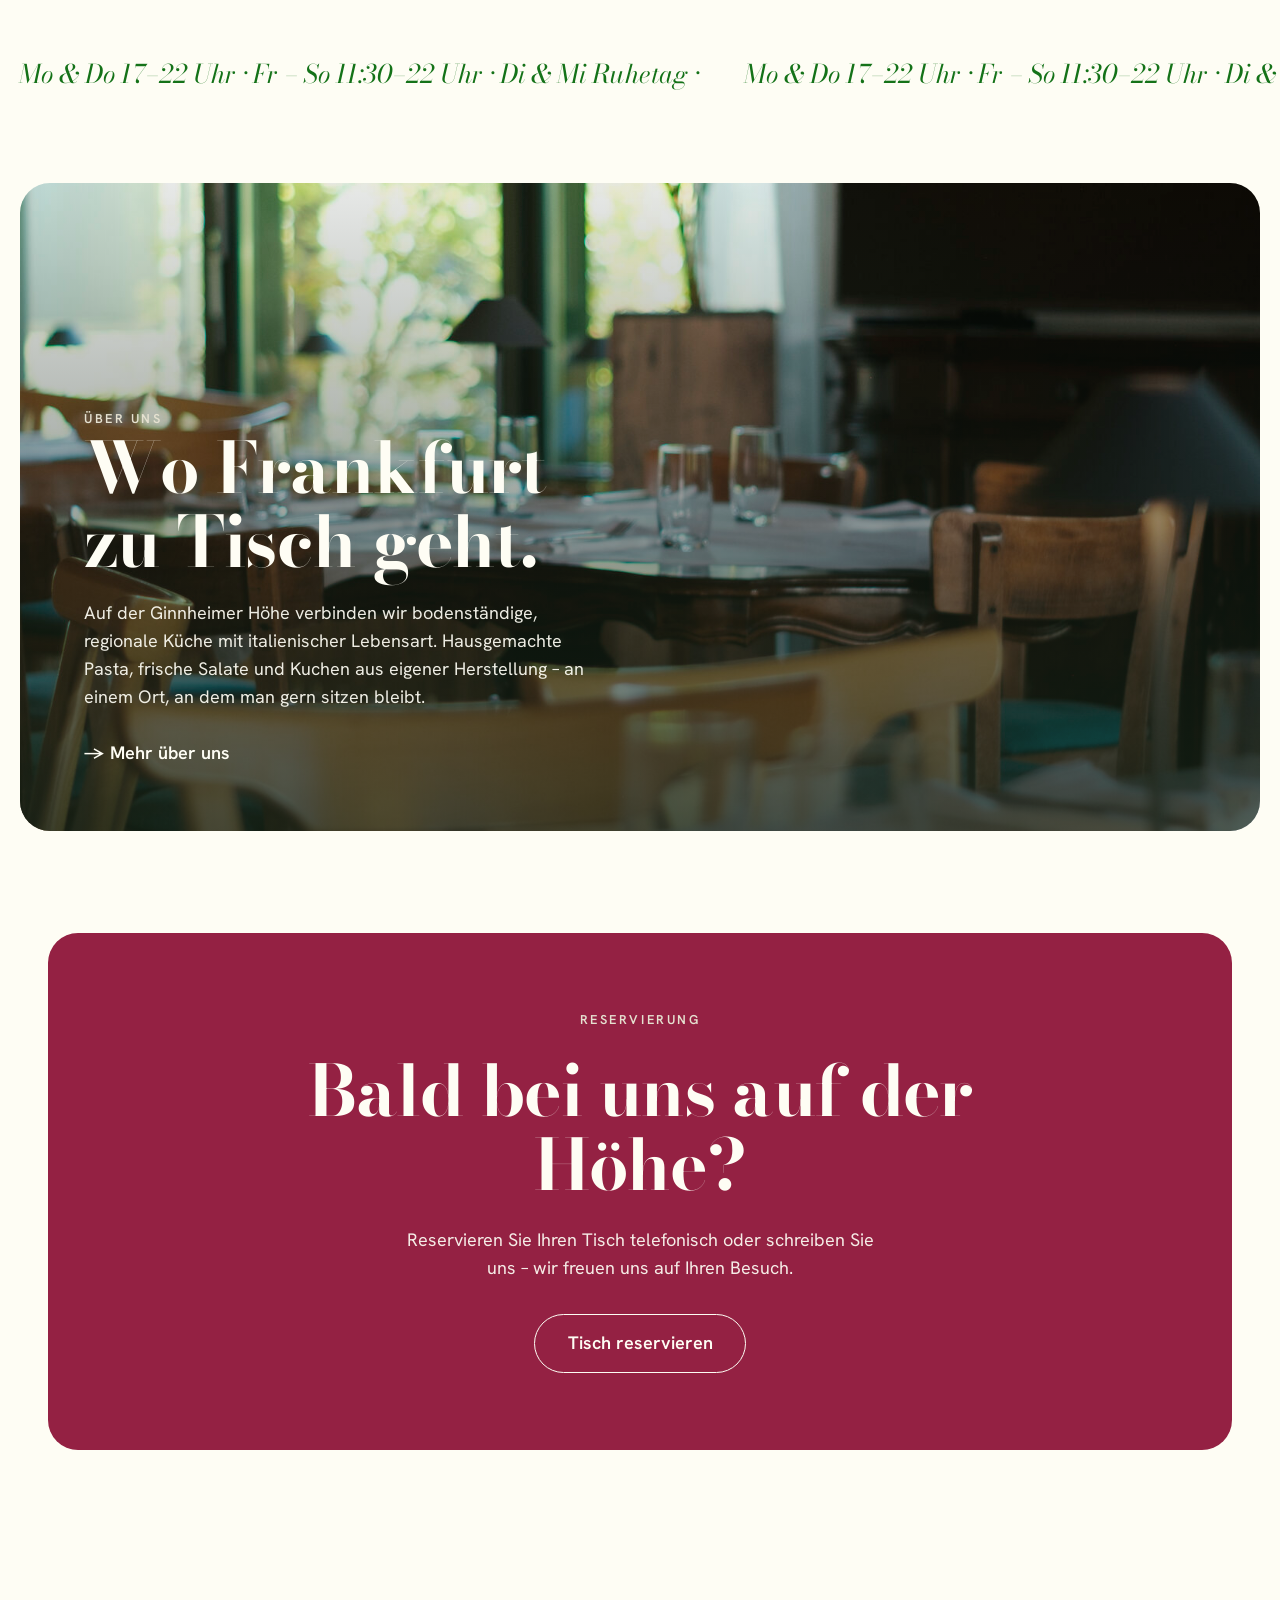
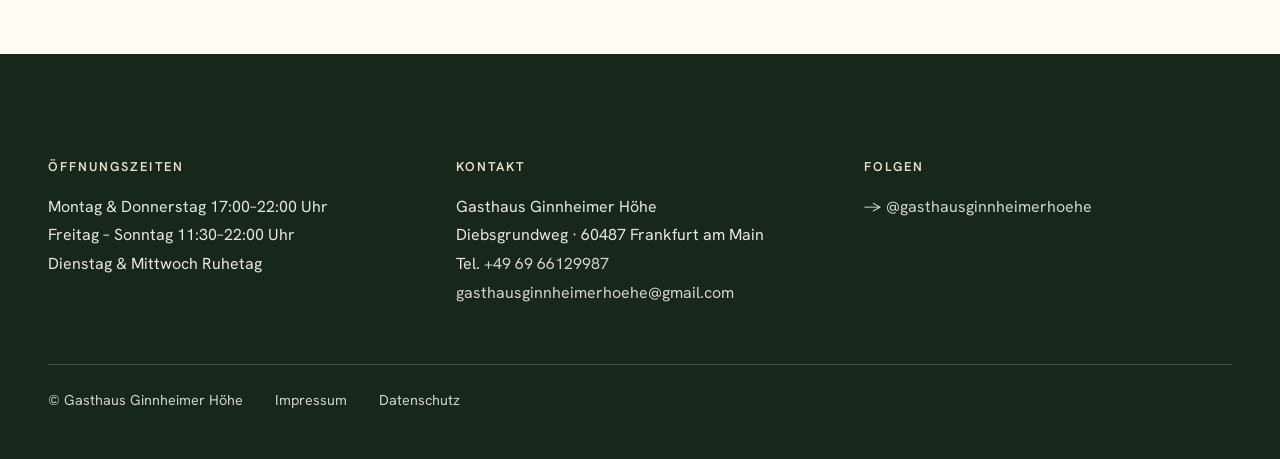
==== commit 7a7df40e: "Betriebsferien 20.-25.11. auf allen Seiten, blenden sich ab 26.11.2026 automatisch aus Co-Authored-B" ====
--- a/index.html
+++ b/index.html
@@ -2,495 +2,157 @@
 <html lang="de">
 <head>
 <meta charset="UTF-8">
-<meta name="viewport" content="width=device-width, initial-scale=1.0">
-<title>Gasthaus Ginnheimer Höhe – Restaurant Frankfurt</title>
-<link href="https://fonts.googleapis.com/css2?family=Fraunces:ital,opsz,wght@0,9..144,300;0,9..144,600;1,9..144,300;1,9..144,400&family=Outfit:wght@300;400;500&display=swap" rel="stylesheet">
-<style>
-  :root {
-    --black:      #0d0d0b;
-    --warm-white: #faf8f4;
-    --sand:       #ede8de;
-    --sage:       #6b7c5e;
-    --sage-mid:   #8a9e7a;
-    --muted:      #7a7060;
-    --border:     #e2ddd4;
-    --max:        740px;
-  }
-
-  * { margin: 0; padding: 0; box-sizing: border-box; }
-  html { scroll-behavior: smooth; }
-
-  body {
-    font-family: 'Outfit', sans-serif;
-    background: var(--warm-white);
-    color: var(--black);
-    overflow-x: hidden;
-  }
-
-  /* ── UTILS ─────────────────────────────── */
-  .wrap {
-    max-width: var(--max);
-    margin: 0 auto;
-    padding: 0 24px;
-  }
-
-  /* ── NAV ────────────────────────────────── */
-  nav {
-    position: fixed; top: 0; left: 0; right: 0; z-index: 100;
-    background: var(--black);
-    height: 56px;
-    display: flex; align-items: center;
-  }
-  .nav-inner {
-    max-width: var(--max);
-    margin: 0 auto; padding: 0 24px;
-    width: 100%;
-    display: flex; align-items: center; justify-content: space-between;
-  }
-  .nav-logo img {
-    height: 32px; width: auto; display: block;
-    /* logo has black bg – fits perfectly on black nav */
-  }
-  .nav-links {
-    display: flex; gap: 24px; list-style: none; align-items: center;
-  }
-  .nav-links a {
-    font-size: 12px; font-weight: 400;
-    color: rgba(250,248,244,0.5);
-    text-decoration: none; letter-spacing: 0.04em;
-    transition: color 0.2s;
-  }
-  .nav-links a:hover { color: #fff; }
-  .nav-cta {
-    background: var(--sage) !important;
-    color: #fff !important;
-    padding: 7px 18px !important;
-    border-radius: 100px !important;
-    font-size: 12px !important; font-weight: 500 !important;
-    transition: background 0.2s !important;
-    white-space: nowrap;
-  }
-  .nav-cta:hover { background: var(--sage-mid) !important; }
-
-  /* Mobile nav */
-  .nav-links-mobile { display: none; }
-  @media (max-width: 600px) {
-    .nav-links { display: none; }
-    .nav-links-mobile {
-      display: flex; align-items: center; gap: 12px;
-    }
-    .nav-links-mobile a {
-      font-size: 12px; font-weight: 400;
-      color: rgba(250,248,244,0.55);
-      text-decoration: none;
-    }
-    .nav-cta-m {
-      background: var(--sage);
-      color: #fff; padding: 7px 16px;
-      border-radius: 100px; font-size: 12px; font-weight: 500;
-      text-decoration: none;
-    }
-  }
-
-
-  /* ── BETRIEBSFERIEN (verschwindet automatisch ab 26.11.2026) ── */
-  .betriebsferien {
-    margin-top: 56px;
-    background: var(--sage);
-    color: #fff;
-    text-align: center;
-    padding: 12px 24px;
-    font-size: 13px; font-weight: 400; line-height: 1.5;
-  }
-  .betriebsferien strong { font-weight: 500; }
-  .betriebsferien + section .hero { padding-top: 0; }
-  .bf-note { color: #fff; font-weight: 500; }
-  footer .bf-note { color: rgba(250,248,244,0.85); }
-
-  /* ── HERO ───────────────────────────────── */
-  .hero {
-    padding-top: 56px;
-    display: grid;
-    grid-template-columns: 1fr 1fr;
-    min-height: 100svh;
-    max-width: var(--max);
-    margin: 0 auto;
-  }
-
-  .hero-text {
-    padding: 64px 32px 64px 24px;
-    display: flex; flex-direction: column; justify-content: center;
-  }
-
-  .hero-eyebrow {
-    font-size: 10px; font-weight: 500;
-    letter-spacing: 0.16em; text-transform: uppercase;
-    color: var(--sage); margin-bottom: 24px;
-    display: flex; align-items: center; gap: 10px;
-  }
-  .hero-eyebrow::before {
-    content: ''; width: 20px; height: 1px; background: var(--sage);
-  }
-
-  .hero-text h1 {
-    font-family: 'Fraunces', serif;
-    font-size: clamp(24px, 4vw, 38px);
-    font-weight: 300; line-height: 1.2;
-    letter-spacing: -0.02em; color: var(--black);
-    margin-bottom: 10px;
-  }
-
-  .hero-text h2 {
-    font-family: 'Fraunces', serif;
-    font-size: clamp(17px, 2.5vw, 24px);
-    font-weight: 300; font-style: italic;
-    color: var(--sage); margin-bottom: 32px;
-  }
-
-  .hero-statement {
-    font-size: 14px; font-weight: 300; font-style: italic;
-    line-height: 1.9; color: var(--muted);
-    padding-left: 16px;
-    border-left: 2px solid var(--border);
-    margin-bottom: 36px;
-  }
-
-  .hero-actions { display: flex; gap: 10px; flex-wrap: wrap; }
-  .btn-dark {
-    background: var(--black); color: #fff;
-    padding: 12px 24px; border-radius: 100px;
-    font-size: 12px; font-weight: 500;
-    text-decoration: none; transition: opacity 0.2s;
-  }
-  .btn-dark:hover { opacity: 0.75; }
-  .btn-outline {
-    border: 1px solid var(--border); color: var(--black);
-    padding: 12px 24px; border-radius: 100px;
-    font-size: 12px; font-weight: 400;
-    text-decoration: none; transition: border-color 0.2s;
-  }
-  .btn-outline:hover { border-color: var(--black); }
-
-  /* Logo panel – black bg is intentional brand moment */
-  .hero-logo {
-    background: var(--black);
-    display: flex; align-items: center; justify-content: center;
-    padding: 48px 32px;
-  }
-  .hero-logo img {
-    width: 100%; max-width: 260px; height: auto; display: block;
-  }
-
-  @media (max-width: 600px) {
-    .hero {
-      grid-template-columns: 1fr;
-      min-height: auto;
-    }
-    .hero-logo {
-      order: -1;
-      padding: 48px 40px;
-      min-height: 280px;
-    }
-    .hero-logo img { max-width: 200px; }
-    .hero-text { padding: 40px 24px 48px; }
-  }
-
-  /* ── INFO BAR ───────────────────────────── */
-  .info-bar {
-    background: var(--sage);
-    max-width: var(--max);
-    margin: 0 auto;
-  }
-  .info-bar-inner {
-    display: grid; grid-template-columns: repeat(3, 1fr);
-  }
-  .info-cell {
-    padding: 28px 24px;
-    border-right: 1px solid rgba(255,255,255,0.12);
-  }
-  .info-cell:last-child { border-right: none; }
-  .info-cell-label {
-    font-size: 9px; font-weight: 500;
-    letter-spacing: 0.18em; text-transform: uppercase;
-    color: rgba(255,255,255,0.55); margin-bottom: 8px;
-  }
-  .info-cell-value {
-    font-size: 12px; font-weight: 300; line-height: 1.85; color: #fff;
-  }
-  .info-cell-value a {
-    color: rgba(255,255,255,0.85); text-decoration: none;
-    transition: color 0.2s;
-  }
-  .info-cell-value a:hover { color: #fff; }
-
-  @media (max-width: 480px) {
-    .info-bar-inner {
-      grid-template-columns: 1fr 1fr;
-    }
-    .info-cell:nth-child(2) { border-right: none; }
-    .info-cell:nth-child(3) {
-      grid-column: 1 / -1;
-      border-right: none;
-      border-top: 1px solid rgba(255,255,255,0.12);
-    }
-  }
-
-  /* ── MENU ───────────────────────────────── */
-  .menu-section {
-    padding: 72px 0 48px;
-    max-width: var(--max);
-    margin: 0 auto;
-  }
-  .menu-section .wrap { }
-
-  .section-eyebrow {
-    font-size: 9px; font-weight: 500;
-    letter-spacing: 0.2em; text-transform: uppercase;
-    color: var(--sage); margin-bottom: 8px;
-  }
-  .section-title {
-    font-family: 'Fraunces', serif;
-    font-size: clamp(28px, 4vw, 40px);
-    font-weight: 300; letter-spacing: -0.02em;
-    color: var(--black); margin-bottom: 32px;
-  }
-
-  .slideshow-wrap {
-    position: relative; overflow: hidden;
-    border-radius: 12px;
-    border: 1px solid var(--border);
-  }
-  .slide { display: none; }
-  .slide.active { display: block; }
-  .slide img { width: 100%; height: auto; display: block; }
-
-  .slide-btn {
-    position: absolute; top: 50%; transform: translateY(-50%);
-    background: rgba(250,248,244,0.92);
-    border: 1px solid var(--border);
-    border-radius: 50%; width: 40px; height: 40px;
-    display: flex; align-items: center; justify-content: center;
-    cursor: pointer; transition: all 0.2s;
-    box-shadow: 0 2px 12px rgba(0,0,0,0.08);
-  }
-  .slide-btn:hover { background: #fff; transform: translateY(-50%) scale(1.05); }
-  .slide-btn svg { width: 16px; height: 16px; color: var(--black); }
-  .slide-prev { left: 14px; }
-  .slide-next { right: 14px; }
-
-  .slide-dots {
-    display: flex; justify-content: center; gap: 6px;
-    padding: 16px 0 0;
-  }
-  .dot {
-    width: 6px; height: 6px; border-radius: 50%;
-    background: var(--sand); cursor: pointer; transition: all 0.25s;
-  }
-  .dot.active { background: var(--sage); transform: scale(1.3); }
-
-  /* ── SPECIALS ───────────────────────────── */
-  .specials {
-    padding: 0 0 72px;
-    max-width: var(--max);
-    margin: 0 auto;
-  }
-  .specials-inner {
-    background: var(--sand);
-    border-radius: 12px;
-    padding: 40px 36px;
-  }
-  .specials-inner h3 {
-    font-family: 'Fraunces', serif;
-    font-size: 22px; font-weight: 300;
-    color: var(--black); margin-bottom: 14px;
-  }
-  .specials-inner p {
-    font-size: 13px; font-weight: 300; font-style: italic;
-    line-height: 1.9; color: var(--muted);
-  }
-  .specials-inner p strong {
-    color: var(--black); font-weight: 400; font-style: normal;
-  }
-
-  /* ── FOOTER ─────────────────────────────── */
-  footer {
-    background: var(--black);
-    padding: 52px 0 36px;
-  }
-  .footer-inner {
-    max-width: var(--max);
-    margin: 0 auto; padding: 0 24px;
-    display: grid; grid-template-columns: repeat(3, 1fr);
-    gap: 32px;
-  }
-  footer h4 {
-    font-size: 9px; font-weight: 500;
-    letter-spacing: 0.18em; text-transform: uppercase;
-    color: rgba(250,248,244,0.35); margin-bottom: 14px;
-  }
-  footer p, footer a {
-    font-size: 12px; font-weight: 300; line-height: 2;
-    color: rgba(250,248,244,0.45); text-decoration: none; display: block;
-  }
-  footer a:hover { color: rgba(250,248,244,0.85); }
-
-  @media (max-width: 480px) {
-    .footer-inner { grid-template-columns: 1fr 1fr; }
-    .footer-inner > div:last-child { grid-column: 1 / -1; }
-  }
-</style>
+<meta name="viewport" content="width=device-width, initial-scale=1">
+<title>Gasthaus Ginnheimer Höhe · Restaurant in Frankfurt-Ginnheim</title>
+<meta name="description" content="Gasthaus Ginnheimer Höhe: regionale Küche mit italienischer Lebensart in Frankfurt-Ginnheim. Frische Pasta, hausgemachte Kuchen, Tagesgerichte.">
+<link rel="icon" href="favicon.svg" type="image/svg+xml">
+<link rel="preconnect" href="https://fonts.googleapis.com">
+<link rel="preconnect" href="https://fonts.gstatic.com" crossorigin>
+<link rel="stylesheet" href="https://fonts.googleapis.com/css2?family=Bodoni+Moda:ital,opsz,wght@0,6..96,400..800;1,6..96,400..600&family=Hanken+Grotesk:ital,wght@0,300..700;1,400..600&display=swap">
+<link rel="stylesheet" href="styles.css">
 </head>
 <body>
 
-<!-- NAV -->
-<nav>
-  <div class="nav-inner">
-    <a href="#" class="nav-logo">
-      <img src="logo_gasthaus_horizontal.png" alt="Gasthaus Ginnheimer Höhe">
-    </a>
-    <ul class="nav-links">
-      <li><a href="#wir">Über uns</a></li>
-      <li><a href="#menu">Speisekarte</a></li>
-      <li><a href="#kontakt">Kontakt</a></li>
-      <li><a href="tel:+496966129987" class="nav-cta">Reservieren</a></li>
-    </ul>
-    <div class="nav-links-mobile">
-      <a href="#menu">Speisekarte</a>
-      <a href="tel:+496966129987" class="nav-cta-m">Reservieren</a>
-    </div>
+<header class="site-header">
+  <a href="index.html" class="logo" aria-label="Gasthaus Ginnheimer Höhe">
+    <img src="logo.svg" alt="">
+    <b>Ginnheimer Höhe</b>
+  </a>
+  <button class="nav-toggle" aria-label="Menü">Menü</button>
+  <nav class="nav">
+    <a href="index.html">Start</a>
+    <a href="ueber-uns.html">Über uns</a>
+    <a href="speisekarte.html">Speisekarte</a>
+    <a href="getraenke.html">Getränke</a>
+    <a href="kontakt.html">Kontakt</a>
+    <a href="kontakt.html#reservieren" class="btn">Reservieren</a>
+  </nav>
+</header>
+
+<!-- ===================== HERO ===================== -->
+<section class="hero">
+  <span class="kicker">Restaurant · Frankfurt-Ginnheim</span>
+  <h1>Einfach <em>gutes</em> Essen.</h1>
+  <p>Regionale Küche mit italienischer Lebensart – frische Pasta, hausgemachte Kuchen und Klassiker, entspannt serviert auf der Ginnheimer Höhe.</p>
+  <div class="cta">
+    <a href="kontakt.html#reservieren" class="btn-solid">Tisch reservieren</a>
+    <a href="speisekarte.html" class="btn-ghost">Zur Speisekarte</a>
   </div>
-</nav>
+</section>
 
-<!-- BETRIEBSFERIEN -->
-<div class="betriebsferien bf" id="betriebsferien">
-  <strong>Betriebsferien vom 20. bis 25. November.</strong>
-  Ab Donnerstag, 26. November, ab 17 Uhr sind wir wieder für Sie da.
-</div>
-
-<!-- HERO -->
-<section id="wir">
-  <div class="hero">
-    <div class="hero-text">
-      <span class="hero-eyebrow">Frankfurt am Main</span>
-      <h1>Willkommen im Gasthaus Ginnheimer Höhe</h1>
-      <h2>Einfach gutes Essen.</h2>
-      <p class="hero-statement">Ein traditionelles Restaurant in Frankfurt, das Gemütlichkeit und regionale Küche vereint. Hier trifft gutbürgerliche Küche auf Gastrotradition mit italienischer Lebensart.</p>
-      <div class="hero-actions">
-        <a href="tel:+496966129987" class="btn-dark">Tisch reservieren</a>
-        <a href="#menu" class="btn-outline">Speisekarte</a>
+<!-- ===================== SLIDER: Aus der Küche ===================== -->
+<section class="slider-sec">
+  <div class="wrap">
+    <div class="slider-head">
+      <div>
+        <span class="kicker">Aus der Sommerkarte</span>
+        <h2>Aus unserer Küche</h2>
+      </div>
+      <div class="slider-ctrls">
+        <button class="prev" aria-label="Zurück">‹</button>
+        <button class="next" aria-label="Weiter">›</button>
       </div>
     </div>
-    <div class="hero-logo">
-      <img src="logo_gasthaus.png" alt="Gasthaus Ginnheimer Höhe Logo">
+
+    <div class="slider-viewport">
+      <div class="slider-track" id="track">
+        <article class="slide">
+          <div class="ph"><img src="img/dishes/pasta-pro.jpg" alt="Frische Pasta mit Pfifferlingen und Parmesan" loading="lazy"></div>
+          <div class="body">
+            <span class="cat">Pasta</span>
+            <h3>Frische Pasta, hausgemacht</h3>
+          </div>
+        </article>
+        <article class="slide">
+          <div class="ph"><img src="img/dishes/parmesan.jpg" alt="Parmesan wird frisch über die Pasta gehobelt" loading="lazy"></div>
+          <div class="body">
+            <span class="cat">Aus der Küche</span>
+            <h3>Mit frisch gehobeltem Parmesan</h3>
+          </div>
+        </article>
+        <article class="slide">
+          <div class="ph"><img src="img/dishes/tomate-mozzarella.jpg" alt="Bunte Tomaten mit Büffelmozzarella" loading="lazy"></div>
+          <div class="body">
+            <span class="cat">Tagesgerichte</span>
+            <h3>Bunte Tomaten &amp; Büffelmozzarella</h3>
+          </div>
+        </article>
+        <article class="slide">
+          <div class="ph"><img src="img/dishes/zum-teilen.jpg" alt="Mehrere angerichtete Teller auf weißem Tischtuch" loading="lazy"></div>
+          <div class="body">
+            <span class="cat">Zum Teilen</span>
+            <h3>Kleine Gerichte &amp; Klassiker</h3>
+          </div>
+        </article>
+        <article class="slide">
+          <div class="ph"><img src="img/dishes/serviert.jpg" alt="Gericht wird am Tisch serviert" loading="lazy"></div>
+          <div class="body">
+            <span class="cat">Am Tisch</span>
+            <h3>Frisch serviert</h3>
+          </div>
+        </article>
+      </div>
     </div>
   </div>
 </section>
 
-<!-- INFO BAR -->
-<div id="kontakt" class="info-bar">
-  <div class="info-bar-inner">
-    <div class="info-cell">
-      <p class="info-cell-label">Öffnungszeiten</p>
-      <p class="info-cell-value">
-        Mo, Do: 17–22 Uhr<br>
-        Di, Mi: geschlossen<br>
-        Fr, Sa, So: 11:30–22 Uhr
-        <br><span class="bf bf-note">Betriebsferien 20.–25.11.</span>
-      </p>
-    </div>
-    <div class="info-cell">
-      <p class="info-cell-label">Kontakt</p>
-      <p class="info-cell-value">
-        <a href="tel:+496966129987">069 66129987</a><br>
-        <a href="mailto:info@ginnheimerhoehe.de">info@ginnheimerhoehe.de</a><br>
-        Diebsgrundweg, 60487 Frankfurt
-      </p>
-    </div>
-    <div class="info-cell">
-      <p class="info-cell-label">Social & Links</p>
-      <p class="info-cell-value">
-        <a href="https://www.instagram.com/gasthausginnheimerhoehe/" target="_blank">Instagram</a><br>
-        <a href="impressum.html">Impressum</a><br>
-        <a href="datenschutz.html">Datenschutz</a>
-      </p>
-    </div>
+<!-- ===================== MARQUEE (Öffnungszeiten) ===================== -->
+<div class="marquee">
+  <div class="marquee__track">
+    <span>Mo &amp; Do 17–22 Uhr · Fr – So 11:30–22 Uhr · Di &amp; Mi Ruhetag · <em class="mq-ferien">Betriebsferien 20.–25. November</em> ·</span>
+    <span>Mo &amp; Do 17–22 Uhr · Fr – So 11:30–22 Uhr · Di &amp; Mi Ruhetag · <em class="mq-ferien">Betriebsferien 20.–25. November</em> ·</span>
+    <span>Mo &amp; Do 17–22 Uhr · Fr – So 11:30–22 Uhr · Di &amp; Mi Ruhetag · <em class="mq-ferien">Betriebsferien 20.–25. November</em> ·</span>
+    <span>Mo &amp; Do 17–22 Uhr · Fr – So 11:30–22 Uhr · Di &amp; Mi Ruhetag · <em class="mq-ferien">Betriebsferien 20.–25. November</em> ·</span>
   </div>
 </div>
 
-<!-- MENU -->
-<section id="menu" class="menu-section">
+<!-- ===================== FEATURE: Über uns ===================== -->
+<section class="feature" id="ueber-uns">
+  <div class="feature__inner">
+    <span class="kicker">Über uns</span>
+    <h2>Wo Frankfurt zu Tisch geht.</h2>
+    <p>Auf der Ginnheimer Höhe verbinden wir bodenständige, regionale Küche mit italienischer Lebensart. Hausgemachte Pasta, frische Salate und Kuchen aus eigener Herstellung – an einem Ort, an dem man gern sitzen bleibt.</p>
+    <a class="link-arrow" href="ueber-uns.html">→ Mehr über uns</a>
+  </div>
+</section>
+
+<!-- ===================== CTA ===================== -->
+<section class="cta-sec">
   <div class="wrap">
-    <p class="section-eyebrow">Unsere Karte</p>
-    <h2 class="section-title">Speisekarte</h2>
-    <div class="slideshow-wrap">
-      <div class="slide active">
-        <img src="https://framerusercontent.com/images/XrJykyTOxBbkxZX26zPcmNVyY.png" alt="Speisekarte Seite 1">
-      </div>
-      <div class="slide">
-        <img src="https://framerusercontent.com/images/a0vi0FimjBFgFpheChIrFiIMk.png" alt="Speisekarte Seite 2">
-      </div>
-      <div class="slide">
-        <img src="https://framerusercontent.com/images/XvPEkvdUGFnway2w2uA0h7KQqA.png" alt="Speisekarte Seite 3">
-      </div>
-      <div class="slide">
-        <img src="https://framerusercontent.com/images/HHUuY8cCIS9Y0meXchfUq5pzA.png" alt="Speisekarte Seite 4">
-      </div>
-      <div class="slide">
-        <img src="https://framerusercontent.com/images/aTCbICUjQ4KyamZYs3M6AeGpd2s.png" alt="Speisekarte Seite 5">
-      </div>
-      <button class="slide-btn slide-prev" onclick="changeSlide(-1)" aria-label="Zurück">
-        <svg viewBox="0 0 24 24" fill="none" stroke="currentColor" stroke-width="2" stroke-linecap="round">
-          <polyline points="15 18 9 12 15 6"/>
-        </svg>
-      </button>
-      <button class="slide-btn slide-next" onclick="changeSlide(1)" aria-label="Weiter">
-        <svg viewBox="0 0 24 24" fill="none" stroke="currentColor" stroke-width="2" stroke-linecap="round">
-          <polyline points="9 18 15 12 9 6"/>
-        </svg>
-      </button>
-    </div>
-    <div class="slide-dots">
-      <span class="dot active" onclick="goToSlide(0)"></span>
-      <span class="dot" onclick="goToSlide(1)"></span>
-      <span class="dot" onclick="goToSlide(2)"></span>
-      <span class="dot" onclick="goToSlide(3)"></span>
-      <span class="dot" onclick="goToSlide(4)"></span>
+    <div class="cta-card">
+      <span class="kicker">Reservierung</span>
+      <h2>Bald bei uns auf der Höhe?</h2>
+      <p>Reservieren Sie Ihren Tisch telefonisch oder schreiben Sie uns – wir freuen uns auf Ihren Besuch.</p>
+      <a href="kontakt.html#reservieren" class="btn-ghost">Tisch reservieren</a>
     </div>
   </div>
 </section>
 
-<!-- SPECIALS -->
-<div class="specials">
+<!-- ===================== FOOTER ===================== -->
+<footer class="site-footer">
   <div class="wrap">
-    <div class="specials-inner">
-      <h3>Spezialitäten</h3>
-      <p>Unsere Speisekarte bietet eine Auswahl an regionalen Spezialitäten und klassischen Gerichten. <strong>Täglich</strong> gibt es frische <strong>hausgemachte Kuchen</strong> und herzhaft <strong>Zwiebelkuchen oder Gemüse-Quiche</strong>. <strong>Freitags</strong> wird es immer <strong>ein wechselndes Fischgericht</strong>, <strong>Sonntag</strong> einen <strong>Braten</strong>. Fragen Sie gerne nach aktuellen Empfehlungen unseres Küchenteams.</p>
+    <div class="footer-grid">
+      <div>
+        <h4>Öffnungszeiten</h4>
+        <p>Montag &amp; Donnerstag 17:00–22:00 Uhr<br>
+        Freitag – Sonntag 11:30–22:00 Uhr<br>
+        Dienstag &amp; Mittwoch Ruhetag</p>
+        <p class="holiday-note">Betriebsferien: 20.–25. November · ab Donnerstag, 26. November, ab 17 Uhr sind wir wieder für Sie da</p>
+      </div>
+      <div>
+        <h4>Kontakt</h4>
+        <p>Gasthaus Ginnheimer Höhe<br>
+        Diebsgrundweg · 60487 Frankfurt am Main<br>
+        Tel. <a href="tel:+496966129987">+49 69 66129987</a><br>
+        <a href="mailto:gasthausginnheimerhoehe@gmail.com">gasthausginnheimerhoehe@gmail.com</a></p>
+      </div>
+      <div>
+        <h4>Folgen</h4>
+        <p><a href="https://instagram.com/gasthausginnheimerhoehe">→ @gasthausginnheimerhoehe</a></p>
+      </div>
     </div>
-  </div>
-</div>
-
-<!-- FOOTER -->
-<footer>
-  <div class="footer-inner">
-    <div>
-      <h4>Öffnungszeiten</h4>
-      <p>Mo, Do 17:00–22:00</p>
-      <p>Di, Mi geschlossen</p>
-      <p>Fr 11:30–22:00</p>
-      <p>Sa–So 10:00–23:00</p>
-      <p>Feiertage auf Anfrage</p>
-      <p class="bf bf-note">Betriebsferien 20.–25.11.</p>
-    </div>
-    <div>
-      <h4>Kontakt</h4>
-      <a href="tel:+496966129987">069 66129987</a>
-      <a href="mailto:info@ginnheimerhoehe.de">info@ginnheimerhoehe.de</a>
-      <p>Ginnheimer Höhe 1<br>60487 Frankfurt</p>
-    </div>
-    <div>
-      <h4>Links</h4>
-      <a href="#menu">Speisekarte</a>
-      <a href="https://www.instagram.com/gasthausginnheimerhoehe/" target="_blank">Instagram</a>
+    <div class="footer-bottom">
+      <span>© Gasthaus Ginnheimer Höhe</span>
       <a href="impressum.html">Impressum</a>
       <a href="datenschutz.html">Datenschutz</a>
     </div>
@@ -498,45 +160,35 @@
 </footer>
 
 <script>
-  let current = 0;
-  const slides = document.querySelectorAll('.slide');
-  const dots   = document.querySelectorAll('.dot');
+  // Mobile-Nav
+  const t=document.querySelector('.nav-toggle'), n=document.querySelector('.nav');
+  t.addEventListener('click',()=>n.classList.toggle('open'));
+  n.addEventListener('click',e=>{if(e.target.tagName==='A')n.classList.remove('open')});
+  // Betriebsferien-Hinweise ab 26.11.2026 automatisch ausblenden
+  if (new Date() >= new Date(2026, 10, 26)) {
+    document.querySelectorAll('.holiday-note').forEach(e => e.remove());
+    document.querySelectorAll('.marquee__track span').forEach(s => {
+      s.textContent = 'Mo & Do 17–22 Uhr · Fr – So 11:30–22 Uhr · Di & Mi Ruhetag ·';
+    });
+  }
 
-  function updateSlideshow() {
-    slides.forEach((s, i) => s.classList.toggle('active', i === current));
-    dots.forEach((d, i)   => d.classList.toggle('active', i === current));
-  }
-  function changeSlide(dir) {
-    current = (current + dir + slides.length) % slides.length;
-    updateSlideshow();
-  }
-  function goToSlide(n) {
-    current = n;
-    updateSlideshow();
-  }
-  document.addEventListener('keydown', e => {
-    if (e.key === 'ArrowLeft')  changeSlide(-1);
-    if (e.key === 'ArrowRight') changeSlide(1);
-  });
 
-  // Touch swipe support
-  let touchX = null;
-  document.querySelector('.slideshow-wrap').addEventListener('touchstart', e => {
-    touchX = e.touches[0].clientX;
-  });
-  document.querySelector('.slideshow-wrap').addEventListener('touchend', e => {
-    if (touchX === null) return;
-    const diff = touchX - e.changedTouches[0].clientX;
-    if (Math.abs(diff) > 40) changeSlide(diff > 0 ? 1 : -1);
-    touchX = null;
-  });
+  // Slider: Pfeil-Buttons + Drag-to-scroll
+  const track=document.getElementById('track');
+  const prev=document.querySelector('.prev'), next=document.querySelector('.next');
+  const step=()=>{const s=track.querySelector('.slide');return s?s.getBoundingClientRect().width+24:320;};
+  next.addEventListener('click',()=>track.scrollBy({left:step(),behavior:'smooth'}));
+  prev.addEventListener('click',()=>track.scrollBy({left:-step(),behavior:'smooth'}));
+  const sync=()=>{prev.disabled=track.scrollLeft<8;
+    next.disabled=track.scrollLeft+track.clientWidth>=track.scrollWidth-8;};
+  track.addEventListener('scroll',sync); window.addEventListener('resize',sync); sync();
 
-  // Betriebsferien-Hinweise entfernen sich ab 26.11.2026 automatisch
-  (function () {
-    if (new Date() >= new Date('2026-11-26T00:00:00')) {
-      document.querySelectorAll('.bf').forEach(function (el) { el.remove(); });
-    }
-  })();
+  // Drag
+  let down=false,sx=0,sl=0;
+  track.addEventListener('pointerdown',e=>{down=true;sx=e.pageX;sl=track.scrollLeft;track.classList.add('dragging');track.setPointerCapture(e.pointerId);});
+  track.addEventListener('pointermove',e=>{if(!down)return;track.scrollLeft=sl-(e.pageX-sx);});
+  const up=()=>{down=false;track.classList.remove('dragging');};
+  track.addEventListener('pointerup',up); track.addEventListener('pointercancel',up);
 </script>
 </body>
 </html>
--- a/styles.css
+++ b/styles.css
@@ -0,0 +1,286 @@
+/* ============================================================
+   GASTHAUS GINNHEIMER HÖHE — Miller-Layoutsprache, Gasthaus-Brand
+   Geteiltes Stylesheet für alle Seiten.
+   ============================================================ */
+
+:root{
+  /* Marke (aus der bestehenden Gasthaus-Site übernommen) */
+  --cream:   #FEFDF4;
+  --forest:  #172719;
+  --forest2: #1E3320;
+  --green:   #147218;
+  --burg:    #942143;
+  --muted:   #8A5754;
+  --parch:   #E5E1D0;
+
+  --sans:   "Hanken Grotesk", system-ui, sans-serif;
+  --display:"Bodoni Moda", Georgia, "Times New Roman", serif;
+
+  --ls-kicker:.2em;
+  --ls-label:.16em;
+
+  /* fluide Typo — Miller-Manier: sehr große Display-Headlines */
+  --h1: clamp(3.2rem, 1.6rem + 6.4vw, 6rem);
+  --h2: clamp(2.6rem, 1.5rem + 4.6vw, 4.4rem);
+  --h3: clamp(1.6rem, 1.3rem + 1.4vw, 2.2rem);
+  --text: clamp(1rem, .96rem + .25vw, 1.13rem);
+
+  --radius:30px;
+  --gutter:20px;
+  --section-pad: clamp(4rem, 8vw, 9rem);
+}
+
+*{margin:0;padding:0;box-sizing:border-box}
+html{scroll-behavior:smooth}
+body{
+  background:var(--cream);
+  color:var(--forest);
+  font-family:var(--sans);
+  font-size:var(--text);
+  line-height:1.55;
+  -webkit-font-smoothing:antialiased;
+  overflow-x:hidden;
+}
+a{color:inherit;text-decoration:none}
+img{display:block;max-width:100%}
+h1,h2,h3{font-family:var(--display);font-weight:700;line-height:1.05;letter-spacing:-.01em}
+.wrap{max-width:1320px;margin-inline:auto;padding-inline:clamp(1.25rem,4vw,3rem)}
+
+.kicker{
+  font-family:var(--sans);font-weight:600;font-size:.8rem;
+  text-transform:uppercase;letter-spacing:var(--ls-kicker);color:var(--green);
+}
+
+/* ---------- HEADER (absolut, transparent über Hero) ---------- */
+.site-header{
+  position:absolute;top:0;left:0;right:0;z-index:50;
+  display:flex;align-items:center;justify-content:space-between;
+  padding:clamp(1rem,2vw,1.75rem) clamp(1.25rem,4vw,3rem);
+}
+.site-header .logo{display:flex;align-items:center;gap:.7rem;color:var(--cream)}
+.site-header .logo img{width:clamp(46px,5vw,60px);height:auto;border-radius:8px}
+.site-header .logo b{font-family:var(--display);font-weight:600;font-size:1.15rem;letter-spacing:.01em}
+.nav{display:flex;align-items:center;gap:clamp(1rem,2vw,2.2rem)}
+.nav a{font-weight:600;font-size:.95rem;letter-spacing:.02em;color:var(--cream);transition:opacity .2s}
+.nav a:hover{opacity:.65}
+.nav a.btn{border:1.5px solid var(--cream);border-radius:100px;padding:.55em 1.4em}
+.nav a.btn:hover{background:var(--cream);color:var(--forest);opacity:1}
+.nav-toggle{display:none}
+
+/* header-Variante für helle Innenseiten (kein Hero dahinter) */
+.site-header.solid{position:relative;background:var(--forest)}
+
+/* ---------- HERO ---------- */
+.hero{
+  position:relative;min-height:100svh;
+  display:flex;flex-direction:column;justify-content:flex-end;
+  padding:0 clamp(1.25rem,4vw,3rem) clamp(3rem,7vw,6rem);
+  color:var(--cream);
+  background:url("img/hero-shoot.jpg") center/cover no-repeat;
+}
+.hero::after{content:"";position:absolute;inset:0;
+  background:linear-gradient(180deg,rgba(23,39,25,.35) 0%,rgba(23,39,25,.78) 100%);z-index:0}
+.hero>*{position:relative;z-index:1}
+.hero .kicker{color:var(--cream);opacity:.9;margin-bottom:1rem}
+.hero h1{font-size:var(--h1);color:var(--cream);max-width:16ch}
+.hero h1 em{font-style:italic;color:var(--parch)}
+.hero p{max-width:48ch;margin-top:1.5rem;color:var(--cream);opacity:.92}
+.hero .cta{display:flex;gap:1rem;flex-wrap:wrap;margin-top:2rem}
+.btn-solid{background:var(--burg);color:var(--cream);border-radius:100px;padding:.8em 1.8em;font-weight:600;transition:.25s}
+.btn-solid:hover{background:#7a1937}
+.btn-ghost{border:1.5px solid var(--cream);color:var(--cream);border-radius:100px;padding:.8em 1.8em;font-weight:600;transition:.25s}
+.btn-ghost:hover{background:var(--cream);color:var(--forest)}
+
+/* ---------- SLIDER (Aus der Küche) ---------- */
+.slider-sec{padding:var(--section-pad) 0}
+.slider-head{display:flex;align-items:flex-end;justify-content:space-between;gap:2rem;margin-bottom:2.5rem}
+.slider-head h2{font-size:var(--h2);color:var(--forest)}
+.slider-ctrls{display:flex;gap:.75rem}
+.slider-ctrls button{
+  width:54px;height:54px;border-radius:100px;cursor:pointer;
+  border:1.5px solid var(--forest);background:transparent;color:var(--forest);
+  font-size:1.3rem;line-height:1;transition:.2s;display:grid;place-items:center;
+}
+.slider-ctrls button:hover{background:var(--forest);color:var(--cream)}
+.slider-ctrls button:disabled{opacity:.3;cursor:default;background:transparent;color:var(--forest)}
+.slider-viewport{overflow:hidden}
+.slider-track{
+  display:flex;gap:1.5rem;
+  scroll-snap-type:x mandatory;overflow-x:auto;scroll-behavior:smooth;
+  padding-bottom:1rem;cursor:grab;
+  scrollbar-width:none;
+}
+.slider-track::-webkit-scrollbar{display:none}
+.slider-track.dragging{cursor:grabbing;scroll-behavior:auto}
+.slide{
+  flex:0 0 clamp(260px,80vw,380px);scroll-snap-align:start;
+  border:1.5px solid var(--forest);border-radius:var(--radius);overflow:hidden;
+  display:flex;flex-direction:column;background:var(--cream);
+}
+.slide .ph{height:260px;overflow:hidden;background:var(--forest)}
+.slide .ph img{width:100%;height:100%;object-fit:cover;transition:transform .6s cubic-bezier(.2,.6,.2,1)}
+.slide:hover .ph img{transform:scale(1.06)}
+.slide .body{padding:1.5rem 1.5rem 1.75rem;display:flex;flex-direction:column;gap:.5rem;flex:1}
+.slide .cat{font-size:.75rem;text-transform:uppercase;letter-spacing:var(--ls-label);color:var(--green);font-weight:600}
+.slide h3{font-size:1.5rem}
+.slide .price{margin-top:auto;font-weight:600;color:var(--burg)}
+
+/* ---------- MARQUEE ---------- */
+.marquee{padding-bottom:clamp(3rem,7vw,6rem);overflow:hidden;white-space:nowrap;
+  color:var(--green);font-family:var(--display);font-style:italic;font-size:clamp(1.1rem,2vw,1.6rem)}
+.marquee__track{display:inline-block;animation:scroll 32s linear infinite}
+.marquee__track span{padding-inline:1.2rem}
+.marquee .mq-ferien{color:var(--burg);font-weight:600;font-style:inherit}
+@keyframes scroll{from{transform:translateX(0)}to{transform:translateX(-50%)}}
+
+/* ---------- FEATURE-Karte (gerundet, Bild) ---------- */
+.feature{margin-inline:var(--gutter);border-radius:var(--radius);overflow:hidden;position:relative;
+  color:var(--cream);background:url("img/gastraum.jpg") center/cover no-repeat;
+  display:flex;align-items:flex-end;min-height:clamp(520px,72vh,840px)}
+.feature::after{content:"";position:absolute;inset:0;background:linear-gradient(180deg,rgba(23,39,25,.1),rgba(23,39,25,.72));z-index:0}
+.feature__inner{position:relative;z-index:1;padding:clamp(2rem,5vw,5rem);max-width:640px}
+.feature .kicker{color:var(--parch);margin-bottom:1rem}
+.feature h2{font-size:var(--h2);color:var(--cream);margin-bottom:1.25rem}
+.feature p{margin-bottom:1.75rem;opacity:.92}
+.link-arrow{font-weight:600;display:inline-flex;gap:.4em;transition:gap .25s;color:var(--cream)}
+.link-arrow:hover{gap:.8em}
+
+/* ---------- CTA-Karte (burgundy) ---------- */
+.cta-sec{padding:var(--section-pad) 0}
+.cta-card{background:var(--burg);color:var(--cream);border-radius:var(--radius);
+  padding:clamp(2.5rem,6vw,6rem);display:grid;gap:1.5rem;text-align:center;justify-items:center}
+.cta-card .kicker{color:var(--parch)}
+.cta-card h2{font-size:var(--h2);color:var(--cream);max-width:16ch}
+.cta-card p{max-width:50ch;opacity:.92}
+.cta-card .btn-ghost{margin-top:.5rem}
+
+/* ---------- FOOTER ---------- */
+.site-footer{background:var(--forest);color:var(--cream);padding:var(--section-pad) 0 3rem;margin-top:var(--section-pad)}
+.footer-grid{display:grid;gap:2.5rem;grid-template-columns:repeat(auto-fit,minmax(220px,1fr))}
+.footer-grid h4{font-family:var(--sans);font-weight:600;text-transform:uppercase;letter-spacing:var(--ls-label);
+  font-size:.8rem;margin-bottom:1rem;color:var(--parch)}
+.footer-grid p,.footer-grid a{font-size:1rem;line-height:1.8;opacity:.9}
+.footer-grid a:hover{opacity:1;color:var(--parch)}
+.holiday-note{
+  display:inline-block;margin-top:.9rem;padding:.45em .9em;border-radius:12px;
+  background:var(--burg);color:var(--cream);font-weight:600;font-size:.95rem;line-height:1.5;
+}
+.holiday-note--light{background:transparent;border:1.5px solid var(--burg);color:var(--burg)}
+.footer-bottom{margin-top:3.5rem;padding-top:1.5rem;border-top:1px solid rgba(254,253,244,.25);
+  display:flex;flex-wrap:wrap;gap:1rem 2rem;font-size:.9rem;opacity:.8}
+
+/* ============================================================
+   SPEISEKARTE
+   ============================================================ */
+.page-hero{background:var(--forest);color:var(--cream);padding:clamp(8rem,14vw,11rem) 0 clamp(3rem,6vw,5rem)}
+.page-hero .kicker{color:var(--green)}
+.page-hero h1{font-size:var(--h1);color:var(--cream);margin-top:.5rem}
+.page-hero p{max-width:52ch;margin-top:1.25rem;opacity:.9}
+
+.menu{padding:var(--section-pad) 0}
+.menu-group{margin-bottom:clamp(3rem,6vw,5rem)}
+.menu-group h2{font-size:var(--h2);color:var(--burg);margin-bottom:.5rem}
+.menu-group .rule{height:1.5px;background:var(--forest);opacity:.18;margin-bottom:1.5rem}
+.menu-item{display:flex;align-items:baseline;gap:1rem;padding:.7rem 0;border-bottom:1px dotted rgba(23,39,25,.2)}
+.menu-item .name{font-weight:500}
+.menu-item .tag{font-size:.7rem;text-transform:uppercase;letter-spacing:var(--ls-label);color:var(--green);
+  border:1px solid var(--green);border-radius:100px;padding:.1em .6em;margin-left:.5rem}
+.menu-item .dots{flex:1;border-bottom:1px dotted rgba(23,39,25,.35);transform:translateY(-4px)}
+.menu-item .price{font-weight:600;color:var(--burg);font-variant-numeric:tabular-nums;white-space:nowrap}
+.menu-note{margin-top:2rem;font-style:italic;color:var(--muted);font-family:var(--display)}
+.menu-sub{font-family:var(--sans);font-weight:600;text-transform:uppercase;letter-spacing:var(--ls-label);
+  font-size:.8rem;color:var(--green);margin:1.5rem 0 .75rem}
+.menu-item .unit{font-size:.82rem;color:var(--muted);white-space:nowrap;margin-right:.6rem;font-variant-numeric:tabular-nums}
+
+/* ============================================================
+   ÜBER UNS
+   ============================================================ */
+.story{padding:var(--section-pad) 0}
+.story-grid{display:grid;grid-template-columns:1fr 1fr;gap:clamp(2rem,5vw,5rem);align-items:center}
+.story-grid .lede{font-family:var(--display);font-size:clamp(1.4rem,2.4vw,2rem);line-height:1.35;color:var(--forest)}
+.story-grid .lede .green{color:var(--green)}
+.story-text p{margin-bottom:1.1rem}
+.story-img{border-radius:var(--radius);overflow:hidden;border:1.5px solid var(--forest);aspect-ratio:4/5}
+.story-img img{width:100%;height:100%;object-fit:cover}
+
+.values{display:grid;grid-template-columns:repeat(auto-fit,minmax(220px,1fr));gap:1.5rem;margin-top:clamp(3rem,6vw,5rem)}
+.value-card{border:1.5px solid var(--forest);border-radius:var(--radius);padding:2rem 1.75rem}
+.value-card h3{font-size:1.4rem;color:var(--burg);margin-bottom:.6rem}
+.value-card p{font-size:1rem;line-height:1.7}
+
+.gallery-sec{padding:0 0 var(--section-pad)}
+.gallery{display:grid;grid-template-columns:repeat(4,1fr);gap:1rem;margin-inline:var(--gutter)}
+.gallery figure{overflow:hidden;border-radius:18px;aspect-ratio:1;border:1.5px solid var(--forest)}
+.gallery img{width:100%;height:100%;object-fit:cover;transition:transform .6s cubic-bezier(.2,.6,.2,1)}
+.gallery figure:hover img{transform:scale(1.07)}
+
+/* ============================================================
+   KONTAKT
+   ============================================================ */
+.contact{padding:var(--section-pad) 0}
+.contact-grid{display:grid;gap:clamp(2rem,5vw,4rem);grid-template-columns:1fr 1fr}
+.contact-block h3{font-size:var(--h3);color:var(--burg);margin-bottom:1rem}
+.contact-block p{margin-bottom:1.2rem;line-height:1.8}
+.hours-row{display:flex;justify-content:space-between;gap:1rem;padding:.55rem 0;border-bottom:1px dotted rgba(23,39,25,.2);max-width:420px}
+.hours-row .day{font-weight:600}
+.map-card{border-radius:var(--radius);overflow:hidden;border:1.5px solid var(--forest);min-height:360px;background:var(--parch)}
+.map-card iframe{width:100%;height:100%;min-height:360px;border:0;display:block}
+
+/* ============================================================
+   RESERVIERUNGSFORMULAR
+   ============================================================ */
+.res-sec{padding:var(--section-pad) 0 0}
+.res-card{
+  max-width:760px;background:#FFFFFF;
+  border:1.5px solid var(--forest);border-radius:var(--radius);
+  padding:clamp(1.75rem,4vw,3rem);
+}
+.res-card h3{font-size:var(--h3);color:var(--burg);margin-bottom:.5rem}
+.res-card>p{margin-bottom:1.5rem}
+.res-form{display:flex;flex-direction:column;gap:1.1rem}
+.form-row{display:grid;grid-template-columns:1fr 1fr;gap:1.1rem}
+.res-form label{
+  display:flex;flex-direction:column;gap:.4rem;
+  font-size:.8rem;font-weight:600;letter-spacing:var(--ls-label);text-transform:uppercase;color:var(--forest);
+}
+.res-form input,.res-form textarea{
+  font-family:var(--body-font, inherit);font-size:1rem;color:var(--forest);
+  background:var(--cream);border:1.5px solid rgba(23,39,25,.35);border-radius:14px;
+  padding:.75em .9em;outline:none;transition:border-color .2s;
+}
+.res-form input:focus,.res-form textarea:focus{border-color:var(--burg)}
+.res-form .hp{position:absolute;left:-9999px;height:0;width:0;opacity:0}
+.res-form button{
+  align-self:flex-start;cursor:pointer;border:0;
+  background:var(--burg);color:var(--cream);border-radius:100px;
+  padding:.85em 2em;font-weight:600;font-size:1rem;font-family:inherit;transition:background .25s;
+}
+.res-form button:hover{background:#7A1937}
+.form-status{font-weight:600;min-height:1.4em}
+.form-status.ok{color:var(--green)}
+.form-status.err{color:var(--burg)}
+@media (max-width:640px){.form-row{grid-template-columns:1fr}}
+
+/* ============================================================
+   RECHTLICHES (Impressum / Datenschutz)
+   ============================================================ */
+.legal{padding-block:var(--section-pad);max-width:820px}
+.legal h2{font-size:1.6rem;color:var(--burg);margin:2.2rem 0 .7rem}
+.legal h2:first-child{margin-top:0}
+.legal p{margin-bottom:1rem;line-height:1.7}
+.legal address{font-style:normal;line-height:1.8;margin-bottom:1rem}
+
+/* ============================================================
+   RESPONSIVE
+   ============================================================ */
+@media (max-width:860px){
+  .nav{position:fixed;inset:0;flex-direction:column;justify-content:center;background:var(--forest);
+    transform:translateX(100%);transition:transform .4s ease;font-size:1.4rem;gap:2rem}
+  .nav.open{transform:translateX(0)}
+  .nav-toggle{display:block;z-index:60;background:none;border:0;cursor:pointer;color:var(--cream);
+    font-weight:600;text-transform:uppercase;letter-spacing:.05em}
+  .slider-head{flex-direction:column;align-items:flex-start}
+  .contact-grid{grid-template-columns:1fr}
+  .story-grid{grid-template-columns:1fr}
+  .gallery{grid-template-columns:repeat(2,1fr)}
+}
